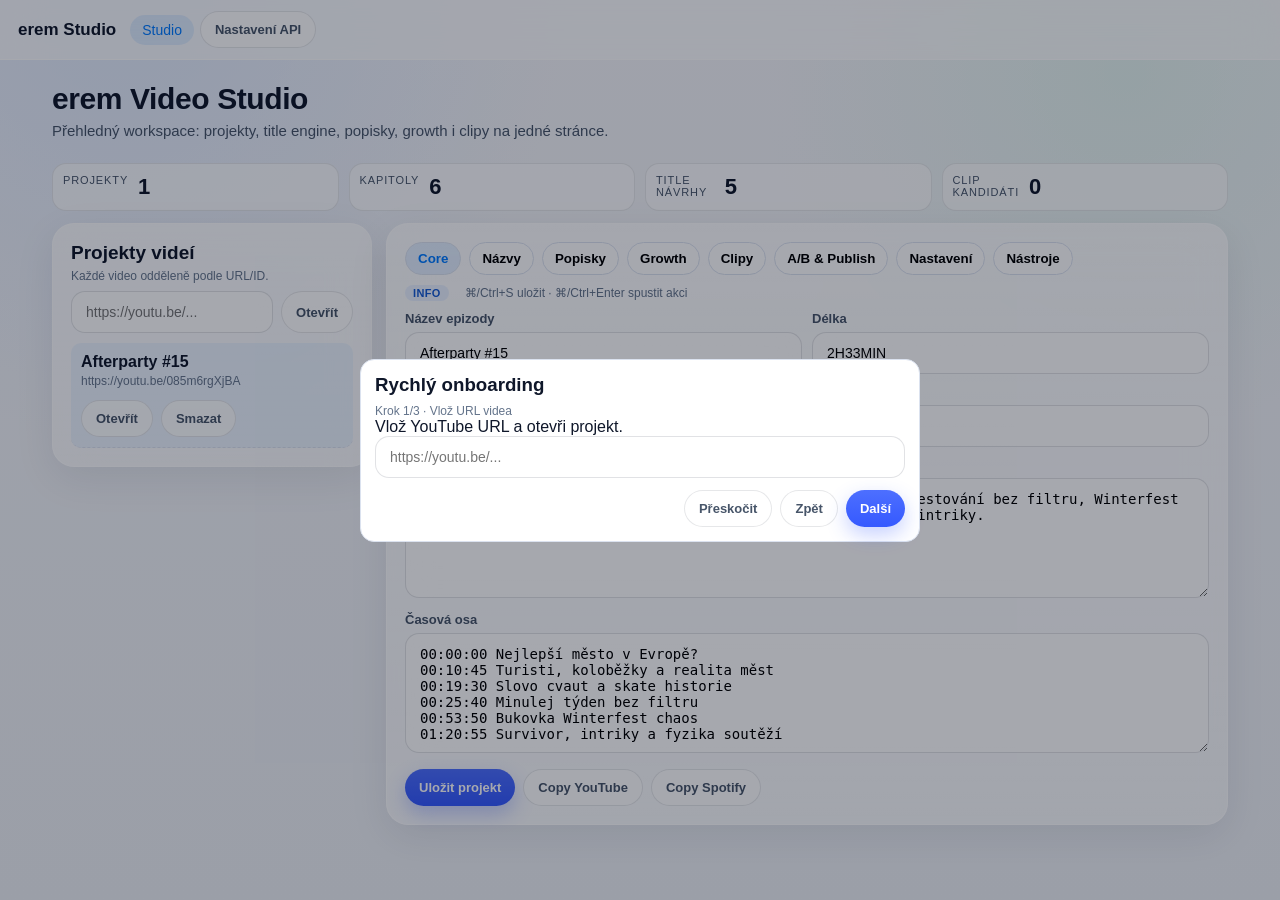
==== index.html @ 813b6405 "Add custom marketplace template CRUD and install controls" ====
<!doctype html><html lang="cs"><head><meta charset="UTF-8"><meta name="viewport" content="width=device-width,initial-scale=1"><title>erem Studio</title><link rel="stylesheet" href="styles.css"><style>
.layout{display:grid;grid-template-columns:320px 1fr;gap:14px}
@media(max-width:1020px){.layout{grid-template-columns:1fr}}
.sticky{position:sticky;top:74px;height:fit-content}
.mini{font-size:12px;color:#64748b}
.kpis{display:grid;grid-template-columns:repeat(4,1fr);gap:10px;margin:8px 0 12px}
.kpi{background:rgba(255,255,255,.72);border:1px solid rgba(15,23,42,.09);border-radius:14px;padding:10px}
.kpi .n{font-size:22px;font-weight:800}.kpi .l{font-size:11px;color:#475569;text-transform:uppercase;letter-spacing:.08em}
@media(max-width:900px){.kpis{grid-template-columns:1fr 1fr}}
.tabs{display:flex;gap:8px;flex-wrap:wrap;margin-bottom:10px}
.tab{padding:8px 12px;border-radius:999px;background:#fff;border:1px solid #dbe2ef;cursor:pointer;font-weight:600}
.tab.active{background:rgba(0,122,255,.1);color:#007AFF}
.tab:focus-visible,.btn:focus-visible,input:focus-visible,textarea:focus-visible,select:focus-visible{outline:2px solid #007AFF;outline-offset:2px}
.pane{display:none}.pane.active{display:block}
.project-item{padding:10px;border-bottom:1px dashed #dbe2ef}
.project-item b{display:block;margin-bottom:3px}
.project-item.active{background:rgba(0,122,255,.06);border-radius:10px}
.danger{background:#fff0f0;border:1px solid #ffd3d3;color:#c9302c}
.quick{display:grid;grid-template-columns:1fr auto;gap:8px;margin:8px 0 10px}
.quick input{margin:0}
.modal-bg{position:fixed;inset:0;background:rgba(2,6,23,.35);display:none;align-items:center;justify-content:center;z-index:90}
.modal{width:min(560px,92vw);background:#fff;border:1px solid #dbe2ef;border-radius:14px;padding:14px}
.modal h3{margin-bottom:8px}
.modal .actions{justify-content:flex-end}
.tool-grid{display:grid;grid-template-columns:repeat(2,minmax(0,1fr));gap:10px}
.tool-card{border:1px solid #dbe2ef;border-radius:12px;padding:10px;background:#fff}
.tool-card h4{margin-bottom:4px}
.tool-meta{font-size:12px;color:#64748b}
.field-error{font-size:12px;color:#b42318;margin-top:4px}
.field-hint{font-size:12px;color:#667085;margin-top:4px}
.progress-wrap{display:none;margin-top:8px}
.progress-wrap.active{display:block}
.progress-track{height:8px;border-radius:999px;background:#e5e7eb;overflow:hidden}
.progress-bar{height:100%;width:0;background:#007AFF;transition:width .25s ease}
.settings-layout{display:grid;grid-template-columns:220px 1fr;gap:14px}
.settings-nav{display:flex;flex-direction:column;gap:6px;position:sticky;top:84px;height:fit-content}
.settings-nav .btn{justify-content:flex-start;text-align:left}
.settings-section{display:none}
.settings-section.active{display:block}
.history-card{border:1px dashed #d0d7e2;border-radius:10px;padding:8px;margin-top:10px}
.ab-grid{display:grid;grid-template-columns:1fr 1fr;gap:10px}
.ab-col{border:1px solid #dbe2ef;border-radius:10px;padding:8px;background:#fff}
.status-wrap{display:flex;align-items:center;gap:8px;flex-wrap:wrap}
.status-badge{display:inline-flex;align-items:center;border-radius:999px;padding:2px 8px;font-size:11px;font-weight:700;letter-spacing:.03em;text-transform:uppercase}
.status-badge.info{background:#eaf2ff;color:#175cd3}
.status-badge.success{background:#ecfdf3;color:#067647}
.status-badge.warning{background:#fffaeb;color:#b54708}
.status-badge.error{background:#fef3f2;color:#b42318}
.error-panel{display:none;margin-top:10px;border:1px solid #fecaca;background:#fff7f7;border-radius:12px;padding:10px}
.error-panel.active{display:block}
@media(max-width:900px){.tool-grid{grid-template-columns:1fr}}
@media(max-width:900px){.ab-grid{grid-template-columns:1fr}}
@media(max-width:900px){.settings-layout{grid-template-columns:1fr}.settings-nav{position:static;flex-direction:row;flex-wrap:wrap}}
</style></head><body>
<nav class="nav"><div class="brand">erem Studio</div><a class="active" href="./">Studio</a><button class="btn s" id="openSettings">Nastavení API</button></nav>
<main class="wrap"><h1 class="page-title">erem Video Studio</h1><p class="page-sub">Přehledný workspace: projekty, title engine, popisky, growth i clipy na jedné stránce.</p>

<div class="kpis">
  <div class="kpi"><div class="l">projekty</div><div class="n" id="kpiProjects">0</div></div>
  <div class="kpi"><div class="l">kapitoly</div><div class="n" id="kpiChapters">0</div></div>
  <div class="kpi"><div class="l">title návrhy</div><div class="n" id="kpiTitles">0</div></div>
  <div class="kpi"><div class="l">clip kandidáti</div><div class="n" id="kpiClips">0</div></div>
</div>

<div class="layout">
  <aside class="card sticky">
    <h2>Projekty videí</h2>
    <p class="mini">Každé video odděleně podle URL/ID.</p>
    <div class="quick">
      <input id="newVideoUrl" placeholder="https://youtu.be/..." />
      <button class="btn s" id="openVideo">Otevřít</button>
    </div>
    <div id="projects"></div>
  </aside>

  <section class="card">
    <div class="tabs" role="tablist" aria-label="Sekce projektu">
      <button class="tab active" role="tab" aria-selected="true" aria-controls="core" id="tab-core" data-pane="core">Core</button>
      <button class="tab" role="tab" aria-selected="false" aria-controls="titles" id="tab-titles" data-pane="titles">Názvy</button>
      <button class="tab" role="tab" aria-selected="false" aria-controls="descs" id="tab-descs" data-pane="descs">Popisky</button>
      <button class="tab" role="tab" aria-selected="false" aria-controls="growth" id="tab-growth" data-pane="growth">Growth</button>
      <button class="tab" role="tab" aria-selected="false" aria-controls="clips" id="tab-clips" data-pane="clips">Clipy</button>
      <button class="tab" role="tab" aria-selected="false" aria-controls="abpublish" id="tab-abpublish" data-pane="abpublish">A/B & Publish</button>
      <button class="tab" role="tab" aria-selected="false" aria-controls="settings" id="tab-settings" data-pane="settings">Nastavení</button>
      <button class="tab" role="tab" aria-selected="false" aria-controls="tools" id="tab-tools" data-pane="tools">Nástroje</button>
    </div>
    <div class="status-wrap" aria-live="polite">
      <span id="statusBadge" class="status-badge info">INFO</span>
      <div id="statusMsg" class="mini"></div>
      <span class="mini">⌘/Ctrl+S uložit · ⌘/Ctrl+Enter spustit akci</span>
    </div>
    <div id="errorPanel" class="error-panel" role="alert" aria-live="assertive"></div>
    <div id="progressWrap" class="progress-wrap" aria-live="polite">
      <div id="progressText" class="mini"></div>
      <div class="progress-track"><div id="progressBar" class="progress-bar"></div></div>
    </div>

    <div id="core" class="pane active" role="tabpanel" aria-labelledby="tab-core">
      <div class="row"><div><label>Název epizody</label><input id="episode"></div><div><label>Délka</label><input id="length"></div></div>
      <label>YouTube URL</label><input id="videoUrl"><div id="videoUrlErr" class="field-error"></div>
      <label>Popis</label><textarea id="desc"></textarea>
      <label>Časová osa</label><textarea id="timeline"></textarea><div id="timelineErr" class="field-error"></div>
      <div class="actions"><button class="btn p" id="saveCore">Uložit projekt</button><button class="btn s" id="copyY">Copy YouTube</button><button class="btn s" id="copyS">Copy Spotify</button></div>
    </div>

    <div id="titles" class="pane" role="tabpanel" aria-labelledby="tab-titles">
      <div class="actions"><button class="btn p" id="refreshTrends">Načíst denní trendy CZ+WORLD</button><button class="btn p" id="genTitles">Navrhnout 10 názvů</button></div>
      <div id="trendMeta" class="line">Trend snapshot: -</div>
      <div id="titleList" role="region" aria-label="Výstup title variant"></div>
      <div id="titlesHistory" class="history-card"></div>
    </div>

    <div id="descs" class="pane" role="tabpanel" aria-labelledby="tab-descs">
      <div class="actions"><button class="btn p" id="genDescs">Vygenerovat Smart Description</button></div>
      <label>YouTube popisek</label><textarea id="ytOut" aria-describedby="statusMsg"></textarea>
      <label>Spotify popisek (HTML)</label><textarea id="spOut" aria-describedby="statusMsg"></textarea>
      <div class="actions"><button class="btn s" id="copyY2">Copy YouTube</button><button class="btn s" id="copyS2">Copy Spotify</button></div>
      <div id="descsHistory" class="history-card"></div>
    </div>

    <div id="growth" class="pane" role="tabpanel" aria-labelledby="tab-growth">
      <div class="actions"><button class="btn p" id="runRetention">Retention debugger</button><button class="btn p" id="runTrends">Trend radar</button></div>
      <div id="retention" role="region" aria-label="Retention výstup"></div>
      <div id="kw"></div>
      <div id="outliers"></div>
    </div>

    <div id="clips" class="pane" role="tabpanel" aria-labelledby="tab-clips">
      <div class="actions"><button class="btn p" id="mineClips">Vytěžit 5 clipů</button></div>
      <div id="clipList" role="region" aria-label="Clip kandidáti"></div>
      <div id="clipsHistory" class="history-card"></div>
      <div class="actions"><button class="btn s" id="buildClipPipeline">Postavit clip pipeline</button><button class="btn s" id="copyClipPipeline">Copy pipeline JSON</button></div>
      <label>Clip pipeline</label>
      <textarea id="clipPipelineOut" placeholder="Hook -> script -> caption -> hashtags"></textarea>
      <label>Thumbnail text</label><input id="thumbText" placeholder="např. TOTÁLNÍ CHAOS">
      <div class="actions"><button class="btn s" id="thumbScore">Spočítat thumbnail score</button></div>
      <div id="thumbScoreOut" class="line">Score: -</div>
    </div>
    <div id="abpublish" class="pane" role="tabpanel" aria-labelledby="tab-abpublish">
      <div class="actions">
        <button class="btn p" id="runFullWorkflow">1-click workflow</button>
        <button class="btn p" id="buildABBoard">Postavit A/B board</button>
        <button class="btn p" id="buildPublishPackage">Vytvořit publish balíček</button>
      </div>
      <div id="abBoard" class="ab-grid"></div>
      <label>Publish balíček (JSON)</label>
      <textarea id="publishPackageOut" placeholder="Zde se objeví one-click publish package."></textarea>
      <div class="row">
        <div><label>Naplánovat na</label><input id="publishScheduleAt" type="datetime-local"></div>
        <div class="actions"><button class="btn s" id="enqueuePublishJob">Přidat do fronty</button><button class="btn s" id="runSchedulerNow">Spustit scheduler</button></div>
      </div>
      <div class="actions"><button class="btn s" id="pullServerQueue">Načíst frontu ze serveru</button></div>
      <div class="actions"><button class="btn s" id="copyPublishPackage">Copy JSON</button></div>
      <h3>Channel Profile</h3>
      <div id="channelProfileBox" class="history-card"></div>
      <div class="actions"><button class="btn s" id="recomputeProfile">Přepočítat profil</button></div>
      <h3>Publish Queue</h3>
      <div id="publishQueueList"></div>
      <h3>Approval Workflow</h3>
      <div class="row">
        <div><label>Stav</label><select id="approvalState"><option value="draft">draft</option><option value="review">review</option><option value="approved">approved</option></select></div>
        <div><label>Poznámka</label><input id="approvalNote" placeholder="např. čeká na review"></div>
      </div>
      <div class="row">
        <div><label>Reviewer</label><input id="approvalReviewer" placeholder="např. lead-editor"></div>
        <div><label>Required approvals</label><input id="approvalRequired" type="number" min="1" max="10" step="1"></div>
      </div>
      <div class="actions"><button class="btn s" id="saveApprovalPolicy">Uložit approval policy</button><button class="btn s" id="voteApprove">Vote approve</button><button class="btn s" id="voteReject">Vote reject</button></div>
      <div id="approvalVotesBox" class="history-card"></div>
      <div class="actions"><button class="btn s" id="saveApprovalState">Uložit approval stav</button></div>
      <h3>Audit Log</h3>
      <div class="actions"><button class="btn s" id="loadServerAudit">Načíst server audit</button></div>
      <div id="auditLogList"></div>
      <div id="serverAuditBox" class="history-card"></div>
      <h3>Analytics Hub</h3>
      <div class="row">
        <div><label>Range</label><select id="analyticsRange"><option value="7d">7d</option><option value="30d" selected>30d</option><option value="90d">90d</option></select></div>
        <div class="actions"><button class="btn s" id="refreshAnalytics">Načíst analytics</button><button class="btn s" id="runServerSchedulerNow">Scheduler server</button></div>
      </div>
      <div id="analyticsHubBox" class="history-card"></div>
      <h3>Performance Feedback</h3>
      <label>Import metrik (JSON)</label>
      <textarea id="performanceInput" placeholder='{"source":"youtube-studio","ctr":6.4,"retention":42.5,"titleScore":78}'></textarea>
      <div class="actions"><button class="btn s" id="ingestPerformance">Importovat metriky</button></div>
      <div id="performanceBox" class="history-card"></div>
      <h3>A/B Test Planner</h3>
      <label>Plán variant (JSON)</label>
      <textarea id="abPlanInput" placeholder='[{"id":"var-a","label":"Title A","channel":"youtube","publishAt":"2026-03-22T12:00:00Z","asset":"thumb-a.png"}]'></textarea>
      <div class="actions"><button class="btn s" id="buildAutoAbPlan">Auto plán z top titles</button><button class="btn s" id="saveAbPlan">Uložit A/B plán</button></div>
      <label>Import výsledků (JSON)</label>
      <textarea id="abResultsInput" placeholder='[{"variantId":"var-a","impressions":1000,"clicks":72,"watchTime":1830}]'></textarea>
      <div class="actions"><button class="btn s" id="importAbResults">Importovat výsledky</button></div>
      <div id="abPlannerBox" class="history-card"></div>
      <h3>Export</h3>
      <div class="actions"><button class="btn s" id="exportChannelPayloads">Vytvořit YouTube/Spotify payload</button><button class="btn s" id="copyChannelPayloads">Copy payload JSON</button></div>
      <textarea id="channelPayloadOut" placeholder="YouTube payload + Spotify payload"></textarea>
      <h3>Compare Variants</h3>
      <div class="row">
        <div><label>Typ</label><select id="compareKind"><option value="title">Title</option><option value="description">Description</option></select></div>
        <div class="actions"><button class="btn s" id="compareVariantsBtn">Porovnat</button></div>
      </div>
      <div class="row">
        <div><label>Levá varianta</label><textarea id="compareLeft" placeholder="Sem vlož variantu A"></textarea></div>
        <div><label>Pravá varianta</label><textarea id="compareRight" placeholder="Sem vlož variantu B"></textarea></div>
      </div>
      <div id="compareOut" class="history-card"></div>
    </div>

    <div id="settings" class="pane" role="tabpanel" aria-labelledby="tab-settings">
      <div class="settings-layout">
        <aside class="settings-nav">
          <button class="btn s settings-menu-btn" data-sec="prompts">Prompty</button>
          <button class="btn s settings-menu-btn" data-sec="skills">Skills</button>
          <button class="btn s settings-menu-btn" data-sec="algorithms">Algoritmy</button>
          <button class="btn s settings-menu-btn" data-sec="channel">Kanál</button>
          <button class="btn s settings-menu-btn" data-sec="team">Tým</button>
          <button class="btn s settings-menu-btn" data-sec="integrations">Integrace</button>
          <button class="btn s settings-menu-btn" data-sec="marketplace">Marketplace</button>
          <button class="btn s settings-menu-btn" data-sec="presets">Presety</button>
          <button class="btn s settings-menu-btn" data-sec="optimizer">Optimizer</button>
        </aside>
        <div>
          <section class="settings-section active" data-sec="prompts">
            <h3>Prompty</h3>
            <label>Titles prompt override</label><textarea id="setPromptTitles" placeholder="Volitelné. Přepíše default prompt pro názvy."></textarea>
            <div id="setPromptTitlesErr" class="field-hint"></div>
            <label>Description prompt override</label><textarea id="setPromptDescriptions" placeholder="Volitelné. Přepíše default prompt pro popisky."></textarea>
            <div id="setPromptDescriptionsErr" class="field-hint"></div>
            <label>Growth prompt override</label><textarea id="setPromptGrowth" placeholder="Volitelné. Přepíše default prompt pro growth/clipy."></textarea>
            <div id="setPromptGrowthErr" class="field-hint"></div>
          </section>
          <section class="settings-section" data-sec="skills">
            <h3>Skills</h3>
            <div class="actions">
              <label><input type="checkbox" id="setSkillsEnabled"> Zapnout skill filtry</label>
            </div>
            <label>Skills (čárkou)</label><input id="setSkillsSelected" placeholder="seo, curiosity-gap, high-stakes">
            <label>Custom skill instrukce</label><textarea id="setSkillsCustom" placeholder="Volitelné interní instrukce pro LLM."></textarea>
          </section>
          <section class="settings-section" data-sec="algorithms">
            <h3>Algoritmy</h3>
            <div class="row">
              <div><label>Title temperature</label><input id="setTitleTemp" type="number" min="0" max="1.5" step="0.1"></div>
              <div><label>Description temperature</label><input id="setDescTemp" type="number" min="0" max="1.5" step="0.1"></div>
            </div>
            <div class="row">
              <div><label>Growth temperature</label><input id="setGrowthTemp" type="number" min="0" max="1.5" step="0.1"></div>
              <div><label>Počet title variant</label><input id="setTitleCount" type="number" min="1" max="30" step="1"></div>
            </div>
          </section>
          <section class="settings-section" data-sec="channel">
            <h3>Výběr kanálu</h3>
            <div class="row">
              <div>
                <label>Channel mode</label>
                <select id="setChannelMode">
                  <option value="youtube">YouTube</option>
                  <option value="spotify">Spotify</option>
                  <option value="both">Both</option>
                  <option value="auto">Auto</option>
                </select>
              </div>
              <div>
                <label>Audience</label>
                <select id="setAudience">
                  <option value="CZ">CZ</option>
                  <option value="EN">EN</option>
                </select>
              </div>
            </div>
            <label>Publish mode</label>
            <select id="setPublishMode">
              <option value="manual">Manual</option>
              <option value="auto">Auto</option>
            </select>
            <div class="actions">
              <button class="btn s" id="resetSettingsTab">Reset default</button>
              <button class="btn p" id="saveSettingsTab">Uložit nastavení projektu</button>
            </div>
            <div class="actions">
              <button class="btn s" id="syncProjectServer">Sync projekt na server</button>
              <button class="btn s" id="pullProjectsServer">Načíst projekty ze serveru</button>
            </div>
          </section>
          <section class="settings-section" data-sec="team">
            <h3>Tým</h3>
            <label>Aktivní actor (audit)</label><input id="setTeamActor" placeholder="owner/editor">
            <label>Revieweři (čárkou)</label><input id="setTeamReviewers" placeholder="lead-editor, producer">
          </section>
          <section class="settings-section" data-sec="integrations">
            <h3>Integrace</h3>
            <label>Analytics API URL</label><input id="setAnalyticsApiUrl" placeholder="./api/analytics.php">
            <label>Scheduler API URL</label><input id="setSchedulerApiUrl" placeholder="./api/scheduler.php">
            <label>Queue API URL</label><input id="setQueueApiUrl" placeholder="./api/queue.php">
            <div class="row">
              <div><label>YouTube Channel ID</label><input id="setYoutubeChannelId" placeholder="UC..."></div>
              <div><label>Spotify Show ID</label><input id="setSpotifyShowId" placeholder="show-id"></div>
            </div>
          </section>
          <section class="settings-section" data-sec="marketplace">
            <h3>Prompt/Skill Marketplace</h3>
            <div id="marketplaceList" class="history-card"></div>
            <h3>Vlastní šablona</h3>
            <div class="row">
              <div><label>ID (volitelně)</label><input id="customTplId" placeholder="tpl-custom-..."></div>
              <div><label>Typ</label><select id="customTplType"><option value="titles">titles</option><option value="descriptions">descriptions</option><option value="growth">growth</option></select></div>
            </div>
            <label>Název</label><input id="customTplName" placeholder="např. Hardcore CTR Titles">
            <label>Prompt</label><textarea id="customTplPrompt" placeholder="Instrukce pro LLM..."></textarea>
            <div class="actions"><button class="btn s" id="saveCustomTpl">Uložit custom šablonu</button></div>
          </section>
          <section class="settings-section" data-sec="presets">
            <h3>Presety</h3>
            <label>Název presetu</label><input id="presetName" placeholder="např. YouTube CZ CTR">
            <div class="actions">
              <button class="btn s" id="savePreset">Uložit preset</button>
              <button class="btn s" id="loadPreset">Načíst preset</button>
              <button class="btn s" id="deletePreset">Smazat preset</button>
            </div>
            <label>Dostupné presety</label>
            <select id="presetSelect"></select>
            <div class="actions">
              <button class="btn s" id="exportSettingsJson">Export JSON</button>
              <input id="importSettingsFile" type="file" accept="application/json" />
              <button class="btn s" id="importSettingsJson">Import JSON</button>
            </div>
          </section>
          <section class="settings-section" data-sec="optimizer">
            <h3>Auto Prompt Optimizer</h3>
            <div id="optimizerStats" class="mini"></div>
            <div class="actions">
              <button class="btn s" id="resetOptimizerStats">Reset optimizer</button>
              <button class="btn s" id="exportOptimizerJson">Export optimizer JSON</button>
              <input id="importOptimizerFile" type="file" accept="application/json" />
              <button class="btn s" id="importOptimizerJson">Import optimizer JSON</button>
            </div>
          </section>
        </div>
      </div>
    </div>

    <div id="tools" class="pane" role="tabpanel" aria-labelledby="tab-tools">
      <h3>Tool Registry</h3>
      <p class="mini">Kompletní rozložení aplikace připravené pro implementaci nových nástrojů.</p>
      <div class="row">
        <div><label>Hledat</label><input id="toolSearch" placeholder="např. analytics, publish, title"></div>
        <div><label>Status</label><select id="toolStatusFilter"><option value="all">all</option><option value="implemented">implemented</option><option value="planned">planned</option></select></div>
      </div>
      <label>Skupina</label><select id="toolGroupFilter"></select>
      <div id="toolCatalog" class="tool-grid"></div>

      <h3>Scaffold nového nástroje</h3>
      <div class="row">
        <div><label>Název</label><input id="newToolName" placeholder="např. Publishing Sync"></div>
        <div><label>Skupina</label><input id="newToolGroup" placeholder="např. Distribution"></div>
      </div>
      <div class="row">
        <div><label>Status</label><select id="newToolStatus"><option value="planned">planned</option><option value="implemented">implemented</option></select></div>
        <div><label>Inputy</label><input id="newToolInputs" placeholder="např. video metadata, publish window"></div>
      </div>
      <label>Outputy</label><input id="newToolOutputs" placeholder="např. publish jobs, sync report">
      <label>Popis</label><textarea id="newToolDescription" placeholder="Co nástroj dělá a proč je důležitý."></textarea>
      <label>Contract Input Schema (JSON)</label><textarea id="newToolInputSchema" placeholder='{"transcript":"string"}'></textarea>
      <label>Contract Output Schema (JSON)</label><textarea id="newToolOutputSchema" placeholder='{"titles":"array"}'></textarea>
      <div class="row">
        <div><label>Handler</label><input id="newToolHandler" placeholder="např. llm.customTool"></div>
        <div><label>Verze</label><input id="newToolVersion" placeholder="v1"></div>
      </div>
      <div class="actions"><button class="btn p" id="addToolScaffold">Přidat do registry</button></div>
    </div>
  </section>
</div></main>
<div class="modal-bg" id="settingsModalBg" aria-hidden="true">
  <div class="modal" role="dialog" aria-modal="true" aria-labelledby="settingsTitle">
    <h3 id="settingsTitle">LLM API nastavení</h3>
    <label for="apiUrlInput">API URL</label>
    <input id="apiUrlInput" placeholder="https://tvoje-api-url" />
    <label for="projectsApiUrlInput">Projects API URL</label>
    <input id="projectsApiUrlInput" placeholder="./api/projects.php" />
    <label for="apiTokenInput">API Access Token (volitelné)</label>
    <input id="apiTokenInput" placeholder="token z api/config.php" />
    <p class="mini">Ukládá se do localStorage jako <code>eremstudio_codex_api_url</code>. Výchozí URL je <code>./api/openai.php</code>.</p>
    <div id="apiTestDetail" class="mini"></div>
    <div class="actions">
      <button class="btn s" id="testApiUrl">Otestovat API</button>
      <button class="btn s" id="clearApiUrl">Vymazat</button>
      <button class="btn s" id="closeSettings">Zavřít</button>
      <button class="btn p" id="saveApiUrl">Uložit</button>
    </div>
  </div>
</div>
<div class="modal-bg" id="onboardingModalBg" aria-hidden="true">
  <div class="modal" role="dialog" aria-modal="true" aria-labelledby="onboardingTitle">
    <h3 id="onboardingTitle">Rychlý onboarding</h3>
    <div id="onboardingStepLabel" class="mini"></div>
    <div id="onboardingBody"></div>
    <div class="actions">
      <button class="btn s" id="onboardingSkip">Přeskočit</button>
      <button class="btn s" id="onboardingBack">Zpět</button>
      <button class="btn p" id="onboardingNext">Další</button>
    </div>
  </div>
</div>
<script src="app.js"></script>
<script>
Studio.bindCore();
const esc=(v)=>String(v??'').replace(/[&<>"']/g,(c)=>({"&":"&amp;","<":"&lt;",">":"&gt;",'"':"&quot;","'":"&#39;"}[c]));
function _statusTypeFromMessage(msg=''){
  const t=String(msg||'').toLowerCase();
  if(/fallback/.test(t)) return 'warning';
  if(/selhal|chyba|neplat|nenalezen/.test(t)) return 'error';
  if(/hotov|vygener|uložen|načten|připraven|zkopírov|vrácen/.test(t)) return 'success';
  return 'info';
}
function setStatus(msg, type=''){
  const m=String(msg||'');
  const badge=document.getElementById('statusBadge');
  const kind=type || _statusTypeFromMessage(m);
  document.getElementById('statusMsg').textContent = m;
  badge.className=`status-badge ${kind}`;
  badge.textContent=kind.toUpperCase();
}
const runtimeErrors=[];
function renderErrorPanel(){
  const panel=document.getElementById('errorPanel');
  if(!runtimeErrors.length){
    panel.classList.remove('active');
    panel.innerHTML='';
    return;
  }
  panel.classList.add('active');
  panel.innerHTML=[
    '<div class="line"><b>Chybový panel</b></div>',
    ...runtimeErrors.slice(0,6).map(row=>`<div class="line"><b>${esc(row.scope)}</b>: ${esc(row.message)} ${row.retryId?`<button class="btn s retry-error" data-retry-id="${esc(row.retryId)}">Retry</button>`:''}</div>`),
    '<div class="actions"><button class="btn s" id="clearErrors">Vyčistit chyby</button></div>'
  ].join('');
  document.getElementById('clearErrors').onclick=()=>{runtimeErrors.length=0;renderErrorPanel();setStatus('Chybový panel vyčištěn.','info');};
}
function reportError(scope, error, retryFn){
  const message=(error && error.message) ? error.message : String(error||'Neznámá chyba');
  const retryId=`retry-${Date.now().toString(36)}-${Math.random().toString(36).slice(2,6)}`;
  runtimeErrors.unshift({scope:String(scope||'runtime'), message, retryId: retryFn ? retryId : ''});
  if(retryFn){
    window.__studioRetries = window.__studioRetries || {};
    window.__studioRetries[retryId]=retryFn;
  }
  renderErrorPanel();
  setStatus(`${scope}: ${message}`,'error');
}
function setProgress(active=false, text='', step=0, total=0){
  const wrap=document.getElementById('progressWrap');
  const bar=document.getElementById('progressBar');
  const txt=document.getElementById('progressText');
  if(!active){
    wrap.classList.remove('active');
    bar.style.width='0%';
    txt.textContent='';
    return;
  }
  wrap.classList.add('active');
  const pct=total>0 ? Math.max(0, Math.min(100, Math.round((step/total)*100))) : 0;
  bar.style.width=`${pct}%`;
  txt.textContent=text || `Probíhá krok ${step}/${total}`;
}
function validateCoreInputs(show=true){
  const url=(document.getElementById('videoUrl').value||'').trim();
  const timeline=(document.getElementById('timeline').value||'').trim();
  const urlErr=document.getElementById('videoUrlErr');
  const timelineErr=document.getElementById('timelineErr');
  let ok=true;
  if(!Studio.isValidVideoUrl(url)){
    if(show) urlErr.textContent='Neplatná YouTube URL. Použij např. https://youtu.be/...';
    ok=false;
  }else{
    urlErr.textContent='';
  }
  const tv=Studio.validateTimelineText(timeline);
  if(!tv.ok){
    if(show){
      const first=tv.lineErrors[0];
      timelineErr.textContent=first ? `Řádek ${first.line}: ${first.reason}` : (tv.errors[0]||'Timeline je nevalidní.');
    }
    ok=false;
  }else{
    timelineErr.textContent='';
  }
  return ok;
}
function validatePromptField(id, errId){
  const v=(document.getElementById(id).value||'').trim();
  const el=document.getElementById(errId);
  if(!v){
    el.textContent='Prázdné pole = použije se default prompt.';
    return true;
  }
  if(v.length<40){
    el.textContent='Prompt je velmi krátký. Zvaž konkrétnější instrukce.';
    return true;
  }
  el.textContent='Vlastní prompt je aktivní.';
  return true;
}
function validatePromptFields(){
  validatePromptField('setPromptTitles','setPromptTitlesErr');
  validatePromptField('setPromptDescriptions','setPromptDescriptionsErr');
  validatePromptField('setPromptGrowth','setPromptGrowthErr');
}
let activeSettingsSection='prompts';
function activateSettingsSection(sec='prompts'){
  activeSettingsSection=sec;
  for(const el of document.querySelectorAll('.settings-section')){
    el.classList.toggle('active', el.dataset.sec===sec);
  }
  for(const b of document.querySelectorAll('.settings-menu-btn')){
    const on=b.dataset.sec===sec;
    b.style.background=on?'rgba(0,122,255,.1)':'#fff';
    b.style.color=on?'#007AFF':'';
  }
  if(document.getElementById('tab-settings')?.classList.contains('active')){
    history.replaceState(null,'',`#settings/${sec}`);
  }
}
function fmtTs(iso=''){
  try{return new Date(String(iso||'')).toLocaleString('cs-CZ');}catch{return String(iso||'');}
}
function renderHistoryBlock(kind, targetId){
  const list=Studio.listGenerationHistory(kind)||[];
  const target=document.getElementById(targetId);
  if(!target) return;
  if(!list.length){
    target.innerHTML=`<div class="mini">Historie ${kind}: zatím prázdná.</div>`;
    return;
  }
  target.innerHTML=[
    `<div class="mini"><b>Historie ${kind}</b></div>`,
    ...list.slice(0,5).map(row=>`<div class="line"><b>${fmtTs(row.ts)}</b> · ${esc(row.meta?.source||'llm')} · ${esc(row.meta?.mode||'')} <button class="btn s rollback-history" data-kind="${esc(kind)}" data-id="${esc(row.id)}">Vrátit</button></div>`)
  ].join('');
}
function renderAllHistory(){
  renderHistoryBlock('titles','titlesHistory');
  renderHistoryBlock('descriptions','descsHistory');
  renderHistoryBlock('clips','clipsHistory');
}
function renderClipPipeline(){
  const ta=document.getElementById('clipPipelineOut');
  if(!ta) return;
  ta.value=JSON.stringify(Studio.state.clipPipeline||[],null,2);
}
function renderPublishQueue(){
  const box=document.getElementById('publishQueueList');
  const items=Studio.listPublishQueue();
  if(!items.length){
    box.innerHTML='<div class="mini">Fronta je prázdná.</div>';
    return;
  }
  box.innerHTML=items.map(j=>`<div class="line"><b>${esc(j.status)}</b> · ${esc(new Date(j.scheduleAt||j.createdAt).toLocaleString('cs-CZ'))} · ${esc(j.id)} <button class="btn s queue-status" data-id="${esc(j.id)}" data-status="running">Start</button> <button class="btn s queue-status" data-id="${esc(j.id)}" data-status="done">Done</button> <button class="btn s queue-status" data-id="${esc(j.id)}" data-status="failed">Fail</button></div>`).join('');
}
function renderAuditLog(){
  const box=document.getElementById('auditLogList');
  const items=Studio.listAuditLog(40);
  if(!items.length){
    box.innerHTML='<div class="mini">Audit log je prázdný.</div>';
    return;
  }
  box.innerHTML=items.map(r=>`<div class="line"><b>${esc(new Date(r.ts).toLocaleString('cs-CZ'))}</b> · ${esc(r.type)} · ${esc(r.message)}</div>`).join('');
}
function renderServerAudit(items=[]){
  const box=document.getElementById('serverAuditBox');
  if(!box) return;
  const list=Array.isArray(items)?items:[];
  if(!list.length){
    box.innerHTML='<div class="mini">Server audit zatím není načtený.</div>';
    return;
  }
  box.innerHTML=list.slice(0,12).map(r=>`<div class="line"><b>${esc(r.ts||'')}</b> · ${esc(r.service||'system')} · ${esc(r.action||'-')} · ${esc(String(r.projectId||''))}</div>`).join('');
}
function renderChannelProfile(){
  const box=document.getElementById('channelProfileBox');
  const p=Studio.state.channelProfile || {};
  const rec=Array.isArray(p.recommendations)?p.recommendations:[];
  box.innerHTML=[
    `<div class="line"><b>Tone:</b> ${esc(p.tone||'balanced')}</div>`,
    `<div class="line"><b>Success rate:</b> ${esc(String(p.successRate||0))}%</div>`,
    `<div class="line"><b>Avg title score:</b> ${esc(String(p.avgTitleScore||0))}</div>`,
    `<div class="mini">${rec.map(x=>esc(x)).join(' | ') || 'Bez doporučení.'}</div>`
  ].join('');
  const appr=Studio.state.approval || {};
  document.getElementById('approvalState').value=appr.state || 'draft';
  document.getElementById('approvalNote').value=appr.note || '';
  document.getElementById('approvalReviewer').value=appr.reviewer || '';
  document.getElementById('approvalRequired').value=String(appr.requiredApprovals || 1);
}
function renderApprovalVotes(){
  const box=document.getElementById('approvalVotesBox');
  if(!box) return;
  const votes=Array.isArray(Studio.state.approval?.votes) ? Studio.state.approval.votes : [];
  if(!votes.length){
    box.innerHTML='<div class="mini">Žádné hlasy.</div>';
    return;
  }
  box.innerHTML=votes.slice(0,8).map(v=>`<div class="line"><b>${esc(v.actor)}</b> · ${esc(v.decision)} · ${esc(new Date(v.ts).toLocaleString('cs-CZ'))}${v.note?` · ${esc(v.note)}`:''}</div>`).join('');
}
function renderAnalyticsHub(){
  const box=document.getElementById('analyticsHubBox');
  const a=Studio.state.analyticsSnapshot || null;
  if(!box) return;
  if(!a || !a.kpi){
    box.innerHTML='<div class="mini">Analytics snapshot zatím není načten.</div>';
    return;
  }
  const k=a.kpi||{};
  const series=Array.isArray(a.series)?a.series:[];
  box.innerHTML=[
    `<div class="line"><b>Range:</b> ${esc(k.range||'-')} · <b>Gen:</b> ${esc(String(k.total_generations||0))}</div>`,
    `<div class="line"><b>Est. CTR:</b> ${esc(String(k.estimated_ctr||0))}% · <b>Est. Retention:</b> ${esc(String(k.estimated_retention||0))}%</div>`,
    `<div class="line"><b>Avg Title Score:</b> ${esc(String(k.avg_title_score||0))}</div>`,
    `<div class="mini">${series.slice(-6).map(x=>`${esc(x.label)} CTR ${esc(String(x.ctr))}% / RET ${esc(String(x.retention))}%`).join(' | ') || 'Bez series dat.'}</div>`
  ].join('');
}
function renderPerformance(){
  const box=document.getElementById('performanceBox');
  if(!box) return;
  const p=Studio.state.performanceSnapshot || null;
  if(!p){
    box.innerHTML='<div class="mini">Performance snapshot zatím není načten.</div>';
    return;
  }
  box.innerHTML=[
    `<div class="line"><b>Source:</b> ${esc(p.source||'manual')} · <b>Time:</b> ${esc(new Date(p.ts).toLocaleString('cs-CZ'))}</div>`,
    `<div class="line"><b>CTR:</b> ${esc(String(p.ctr||0))}% · <b>Retention:</b> ${esc(String(p.retention||0))}% · <b>Title score:</b> ${esc(String(p.titleScore||0))}</div>`,
    `<div class="line"><b>Perf score:</b> ${esc(String(p.perfScore||0))}/100</div>`
  ].join('');
}
function renderAbPlanner(){
  const box=document.getElementById('abPlannerBox');
  if(!box) return;
  const p=Studio.state.abPlanner || {};
  const variants=Array.isArray(p.variants)?p.variants:[];
  const results=Array.isArray(p.results)?p.results:[];
  box.innerHTML=[
    `<div class="line"><b>Variants:</b> ${variants.length} · <b>Results:</b> ${results.length}</div>`,
    p.selectedWinner ? `<div class="line"><b>Winner:</b> ${esc(p.selectedWinner)}</div>` : '<div class="mini">Winner zatím nevyhodnocen.</div>',
    ...results.slice(0,5).map(r=>`<div class="line">${esc(r.variantId)} · CTR ${esc(String(r.ctr||0))}% · WT ${esc(String(r.watchTime||0))}</div>`)
  ].join('');
}
function renderMarketplace(){
  const box=document.getElementById('marketplaceList');
  if(!box) return;
  const installed = new Set((Studio.state.settings?.marketplace?.installed)||[]);
  const list=Studio.getMarketplaceTemplates();
  const customIds=new Set(((Studio.state.settings?.marketplace?.customTemplates)||[]).map(x=>x.id));
  box.innerHTML=list.map(t=>`<div class="line"><b>${esc(t.name)}</b> · ${esc(t.type)} ${installed.has(t.id)?'<span class="mini">(installed)</span>':''} <button class="btn s install-marketplace" data-id="${esc(t.id)}">Instalovat</button> <button class="btn s uninstall-marketplace" data-id="${esc(t.id)}">Odebrat</button> ${customIds.has(t.id)?`<button class="btn s remove-custom-template" data-id="${esc(t.id)}">Smazat custom</button>`:''}</div>`).join('');
}
function refreshChannelProfile(){
  Studio.recomputeChannelProfile();
  renderChannelProfile();
}
function _historyTop(type){
  return (Studio.listGenerationHistory(type)||[])[0] || null;
}
function buildABCandidates(){
  const titles=(_historyTop('titles')?.payload?.items || Studio.state.smartTitles || []).slice(0,5);
  const currentTitle=String((Studio.state.episode||'').trim());
  const yt=String(document.getElementById('ytOut')?.value || '');
  const sp=String(document.getElementById('spOut')?.value || '');
  const clips=(Studio.state.clips||[]).slice(0,5);
  const thumb=String(document.getElementById('thumbText')?.value || '');
  return {titles,currentTitle,yt,sp,clips,thumb};
}
function renderABBoard(){
  const target=document.getElementById('abBoard');
  if(!target) return;
  const c=buildABCandidates();
  const titleRows=[c.currentTitle, ...c.titles.map(x=>x.title)].filter(Boolean).slice(0,4);
  const descRows=[c.yt, c.sp].filter(Boolean).slice(0,2);
  const clipRows=c.clips.map(x=>`${x.hook} — ${x.caption}`).slice(0,4);
  const thumbRows=[c.thumb].filter(Boolean);
  const card=(name,rows,key)=>`<div class="ab-col"><h4>${esc(name)}</h4>${rows.length?rows.map((r,i)=>`<div class="line">${esc(r)} <button class="btn s pick-ab" data-key="${esc(key)}" data-value="${esc(r)}">Vybrat</button></div>`).join(''):'<div class="mini">Žádné varianty</div>'}</div>`;
  target.innerHTML=[
    card('Titles',titleRows,'title'),
    card('Descriptions',descRows,'description'),
    card('Clips',clipRows,'clip'),
    card('Thumbnail Notes',thumbRows,'thumbnail')
  ].join('');
}
function buildPublishPackage(){
  const selected=Studio.state.abSelections || {};
  const title=selected.title || (Studio.state.smartTitles?.[0]?.title) || Studio.state.episode || '';
  const descY=selected.description || document.getElementById('ytOut').value || Studio.ytText();
  const descS=document.getElementById('spOut').value || Studio.spText();
  const clips=(Studio.state.clips||[]).slice(0,5);
  const payload={
    generatedAt:new Date().toISOString(),
    projectId:Studio.state._projectId,
    episode:Studio.state.episode || '',
    videoUrl:Studio.state.videoUrl || '',
    channel:getProjectSettings().channel || {},
    selected:{
      title,
      description:descY,
      thumbnail: selected.thumbnail || document.getElementById('thumbText').value || '',
      clip: selected.clip || ''
    },
    outputs:{
      title,
      episode:Studio.state.episode || '',
      youtube_description:descY,
      spotify_html:descS,
      clips,
      timeline:Studio.normalizedTimelineItems().map(x=>`${x.ts_hms} ${x.title}`)
    }
  };
  payload.jobs = Studio.routePublishJobs(payload.channel, payload.outputs);
  const contractValidation=Studio.validateToolContractPayload(
    'publish-router',
    {channel: payload.channel, payload: payload.outputs},
    {jobs: payload.jobs},
    getProjectSettings()
  );
  payload.contractValidation=contractValidation;
  return payload;
}
const ONBOARDING_KEY='eremstudio_onboarding_done_v1';
const onboardingState={step:0};
function openOnboarding(){
  const bg=document.getElementById('onboardingModalBg');
  bg.style.display='flex';
  bg.setAttribute('aria-hidden','false');
  renderOnboardingStep();
}
function closeOnboarding(done=true){
  const bg=document.getElementById('onboardingModalBg');
  bg.style.display='none';
  bg.setAttribute('aria-hidden','true');
  if(done) localStorage.setItem(ONBOARDING_KEY,'1');
}
function renderOnboardingStep(){
  const step=onboardingState.step;
  const label=document.getElementById('onboardingStepLabel');
  const body=document.getElementById('onboardingBody');
  const next=document.getElementById('onboardingNext');
  const back=document.getElementById('onboardingBack');
  back.disabled=step===0;
  if(step===0){
    label.textContent='Krok 1/3 · Vlož URL videa';
    body.innerHTML='<p>Vlož YouTube URL a otevři projekt.</p><input id="onbVideoUrl" placeholder="https://youtu.be/...">';
    next.textContent='Další';
    return;
  }
  if(step===1){
    label.textContent='Krok 2/3 · Doplň timeline';
    body.innerHTML='<p>Vlož kapitoly. Formát: <code>00:00 Název</code></p><textarea id="onbTimeline" placeholder="00:00 Úvod"></textarea>';
    next.textContent='Další';
    return;
  }
  label.textContent='Krok 3/3 · Vygeneruj první výstup';
  body.innerHTML='<p>Kliknutím rovnou spustíš generování názvů podle zadaných dat.</p>';
  next.textContent='Spustit a dokončit';
}
function onboardingNextStep(){
  const step=onboardingState.step;
  if(step===0){
    const v=(document.getElementById('onbVideoUrl')?.value||'').trim();
    if(!Studio.isValidVideoUrl(v)){ setStatus('Onboarding: neplatná URL videa.'); return; }
    document.getElementById('newVideoUrl').value=v;
    document.getElementById('videoUrl').value=v;
    document.getElementById('openVideo').click();
    onboardingState.step=1;
    renderOnboardingStep();
    return;
  }
  if(step===1){
    const t=(document.getElementById('onbTimeline')?.value||'').trim();
    const tv=Studio.validateTimelineText(t);
    if(!tv.ok){ setStatus('Onboarding: timeline není ve správném formátu.'); return; }
    document.getElementById('timeline').value=t;
    document.getElementById('saveCore').click();
    onboardingState.step=2;
    renderOnboardingStep();
    return;
  }
  closeOnboarding(true);
  activateTab(document.getElementById('tab-titles'));
  document.getElementById('genTitles').click();
}
const PRESETS_KEY='eremstudio_settings_presets_v1';
function readPresets(){ try{return JSON.parse(localStorage.getItem(PRESETS_KEY)||'{}')}catch{return {}} }
function writePresets(v){ localStorage.setItem(PRESETS_KEY, JSON.stringify(v)); }
function renderPresetSelect(){
  const s=document.getElementById('presetSelect');
  const p=readPresets();
  const names=Object.keys(p).sort((a,b)=>a.localeCompare(b,'cs'));
  s.innerHTML=names.length ? names.map(n=>`<option value="${esc(n)}">${esc(n)}</option>`).join('') : "<option value=''>-- žádný preset --</option>";
}
function getProjectSettings(){
  Studio.state.settings = Studio.ensureSettingsShape(Studio.state.settings);
  return Studio.state.settings;
}
function renderSettingsTab(){
  const s=getProjectSettings();
  document.getElementById('setPromptTitles').value=s.prompts.titles||'';
  document.getElementById('setPromptDescriptions').value=s.prompts.descriptions||'';
  document.getElementById('setPromptGrowth').value=s.prompts.growth||'';
  document.getElementById('setSkillsEnabled').checked=!!s.skills.enabled;
  document.getElementById('setSkillsSelected').value=(s.skills.selected||[]).join(', ');
  document.getElementById('setSkillsCustom').value=s.skills.custom||'';
  document.getElementById('setTitleTemp').value=String(s.algorithms.titleTemperature);
  document.getElementById('setDescTemp').value=String(s.algorithms.descriptionTemperature);
  document.getElementById('setGrowthTemp').value=String(s.algorithms.growthTemperature);
  document.getElementById('setTitleCount').value=String(s.algorithms.titleCount);
  document.getElementById('setChannelMode').value=s.channel.mode||'both';
  document.getElementById('setAudience').value=s.channel.audience||'CZ';
  document.getElementById('setPublishMode').value=s.channel.publishMode||'manual';
  document.getElementById('setTeamActor').value=s.team.actor||'owner';
  document.getElementById('setTeamReviewers').value=(s.team.reviewers||[]).join(', ');
  document.getElementById('setAnalyticsApiUrl').value=s.integrations.analyticsApiUrl||'';
  document.getElementById('setSchedulerApiUrl').value=s.integrations.schedulerApiUrl||'';
  document.getElementById('setQueueApiUrl').value=s.integrations.queueApiUrl||'';
  document.getElementById('setYoutubeChannelId').value=s.integrations.youtubeChannelId||'';
  document.getElementById('setSpotifyShowId').value=s.integrations.spotifyShowId||'';
  const t=s.promptOptimizer?.tasks||{};
  const row=(name,k)=>`${name}: uses ${k?.uses||0}, ok ${k?.ok||0}, fail ${k?.fail||0}, avg ${Number(k?.avgScore||0).toFixed(1)}`;
  document.getElementById('optimizerStats').innerHTML=[
    row('Titles',t.titles),
    row('Descriptions',t.descriptions),
    row('Growth',t.growth)
  ].map(x=>`<div>${esc(x)}</div>`).join('');
}
function readSettingsTab(){
  const next=Studio.ensureSettingsShape({
    prompts:{
      titles:document.getElementById('setPromptTitles').value,
      descriptions:document.getElementById('setPromptDescriptions').value,
      growth:document.getElementById('setPromptGrowth').value
    },
    skills:{
      enabled:document.getElementById('setSkillsEnabled').checked,
      selected:document.getElementById('setSkillsSelected').value.split(',').map(x=>x.trim()).filter(Boolean),
      custom:document.getElementById('setSkillsCustom').value
    },
    algorithms:{
      titleTemperature:Number(document.getElementById('setTitleTemp').value),
      descriptionTemperature:Number(document.getElementById('setDescTemp').value),
      growthTemperature:Number(document.getElementById('setGrowthTemp').value),
      titleCount:Number(document.getElementById('setTitleCount').value)
    },
    channel:{
      mode:document.getElementById('setChannelMode').value,
      audience:document.getElementById('setAudience').value,
      publishMode:document.getElementById('setPublishMode').value
    },
    team:{
      actor:document.getElementById('setTeamActor').value || 'owner',
      reviewers:document.getElementById('setTeamReviewers').value.split(',').map(x=>x.trim()).filter(Boolean)
    },
    integrations:{
      analyticsApiUrl:document.getElementById('setAnalyticsApiUrl').value,
      schedulerApiUrl:document.getElementById('setSchedulerApiUrl').value,
      queueApiUrl:document.getElementById('setQueueApiUrl').value,
      youtubeChannelId:document.getElementById('setYoutubeChannelId').value,
      spotifyShowId:document.getElementById('setSpotifyShowId').value
    }
  });
  Studio.state.settings=next;
  Studio.save();
  renderToolCatalog();
  return next;
}
function getToolsFiltered(){
  const reg=Studio.getMergedToolRegistry(getProjectSettings());
  const q=(document.getElementById('toolSearch').value||'').toLowerCase().trim();
  const status=document.getElementById('toolStatusFilter').value;
  const group=document.getElementById('toolGroupFilter').value;
  return reg.filter(t=>{
    const txt=`${t.name} ${t.group} ${t.status} ${t.description} ${t.inputs} ${t.outputs}`.toLowerCase();
    if(q && !txt.includes(q)) return false;
    if(status!=='all' && t.status!==status) return false;
    if(group!=='all' && t.group!==group) return false;
    return true;
  });
}
function renderToolGroupFilter(){
  const reg=Studio.getMergedToolRegistry(getProjectSettings());
  const groups=[...new Set(reg.map(x=>x.group))].sort((a,b)=>a.localeCompare(b,'cs'));
  const el=document.getElementById('toolGroupFilter');
  const curr=el.value||'all';
  el.innerHTML=["<option value='all'>all</option>",...groups.map(g=>`<option value="${esc(g)}">${esc(g)}</option>`)].join('');
  if([...el.options].some(o=>o.value===curr)) el.value=curr;
}
function renderToolCatalog(){
  renderToolGroupFilter();
  const list=getToolsFiltered();
  document.getElementById('toolCatalog').innerHTML=list.map(t=>{
    const c=t.contract||{};
    return `<div class='tool-card'>
      <h4>${esc(t.name)}</h4>
      <div class='tool-meta'>${esc(t.group)} · ${esc(t.status)}</div>
      <div>${esc(t.description)}</div>
      <div class='mini'>In: ${esc(t.inputs||'-')}</div>
      <div class='mini'>Out: ${esc(t.outputs||'-')}</div>
      <div class='mini' style='margin-top:8px'>Contract</div>
      <label class='mini'>Input schema</label>
      <textarea class="tool-contract-input" data-tool-id="${esc(t.id)}" placeholder='{"input":"type"}'>${esc(c.inputSchema||'')}</textarea>
      <label class='mini'>Output schema</label>
      <textarea class="tool-contract-output" data-tool-id="${esc(t.id)}" placeholder='{"output":"type"}'>${esc(c.outputSchema||'')}</textarea>
      <div class='row'>
        <div><label class='mini'>Handler</label><input class="tool-contract-handler" data-tool-id="${esc(t.id)}" value="${esc(c.handler||'')}" placeholder="llm.toolName"></div>
        <div><label class='mini'>Verze</label><input class="tool-contract-version" data-tool-id="${esc(t.id)}" value="${esc(c.version||'v1')}" placeholder="v1"></div>
      </div>
      <div class='actions'><button class='btn s save-tool-contract' data-tool-id="${esc(t.id)}">Uložit kontrakt</button></div>
    </div>`;
  }).join('');
}
function openSettingsModal(){
  const bg=document.getElementById('settingsModalBg');
  document.getElementById('apiUrlInput').value=Studio.getCodexApiUrl();
  document.getElementById('projectsApiUrlInput').value=Studio.getProjectsApiUrl();
  document.getElementById('apiTokenInput').value=Studio.getApiAccessToken();
  document.getElementById('apiTestDetail').textContent='';
  bg.style.display='flex';
  bg.setAttribute('aria-hidden','false');
}
function closeSettingsModal(){
  const bg=document.getElementById('settingsModalBg');
  bg.style.display='none';
  bg.setAttribute('aria-hidden','true');
}

function fillOutputs(){
  document.getElementById('ytOut').value=Studio.ytText();
  document.getElementById('spOut').value=Studio.spText();
}

function renderProjects(){
  const box=document.getElementById('projects');
  const items=Studio.listProjects();
  document.getElementById('kpiProjects').textContent=items.length;
  box.innerHTML=items.map(v=>{
    const active=(v.id===Studio.state._projectId)?'active':'';
    return `<div class='project-item ${active}'><b>${esc(v.episode||'(bez názvu)')}</b><div class='mini'>${esc(v.videoUrl||v.id)}</div><div class='actions'><button class='btn s open-project' data-id='${esc(v.id)}'>Otevřít</button><button class='btn s danger del-project' data-id='${esc(v.id)}'>Smazat</button></div></div>`
  }).join('');
}
window.selectP=(id)=>{
  if(!Studio.selectProject(id)) return;
  Studio.bindCore();
  renderSettingsTab();
  fillOutputs();
  renderProjects();
  renderOutliers();
  updateKpis();
  renderAllHistory();
  renderClipPipeline();
  renderABBoard();
  renderPublishQueue();
  renderChannelProfile();
  renderApprovalVotes();
  renderAuditLog();
  renderAnalyticsHub();
  renderPerformance();
  renderAbPlanner();
  setStatus('Projekt přepnut.');
}
window.delP=(id)=>{
  if(!confirm('Opravdu smazat tento projekt?')) return;
  Studio.removeProject(id);
  Studio.deleteProjectOnServer(id).catch(e=>reportError('Server delete', e, ()=>Studio.deleteProjectOnServer(id)));
  Studio.bindCore();
  renderSettingsTab();
  renderProjects();
  fillOutputs();
  updateKpis();
  renderAllHistory();
  renderClipPipeline();
  renderABBoard();
  renderPublishQueue();
  renderChannelProfile();
  renderApprovalVotes();
  renderAuditLog();
  renderAnalyticsHub();
  renderPerformance();
  renderAbPlanner();
  setStatus('Projekt byl smazán.');
}

function updateKpis(){
  document.getElementById('kpiChapters').textContent=Studio.spotifyLines().length;
  document.getElementById('kpiTitles').textContent=(Studio.state.smartTitles||Studio.state.titles||[]).length;
  document.getElementById('kpiClips').textContent=(Studio.state.clips||[]).length;
}

function renderOutliers(){
  document.getElementById('outliers').innerHTML=(Studio.state.outliers||[]).map(v=>`<div class='line'><b>${esc(v.title)}</b> · ${Number(v.views||0).toLocaleString('cs-CZ')} · ${esc(v.ratio)}</div>`).join('');
}

function activateTab(tab){
  for(const t of document.querySelectorAll('.tab')){
    t.classList.remove('active');
    t.setAttribute('aria-selected','false');
  }
  for(const p of document.querySelectorAll('.pane')){
    p.classList.remove('active');
  }
  tab.classList.add('active');
  tab.setAttribute('aria-selected','true');
  document.getElementById(tab.dataset.pane).classList.add('active');
  if(tab.dataset.pane==='settings'){
    activateSettingsSection(activeSettingsSection);
  }
}

for(const t of document.querySelectorAll('.tab')){
  t.onclick=()=>{
    activateTab(t);
  };
  t.onkeydown=(e)=>{
    const tabs=[...document.querySelectorAll('.tab')];
    const i=tabs.indexOf(t);
    if(e.key==='ArrowRight' || e.key==='ArrowLeft'){
      e.preventDefault();
      const next=e.key==='ArrowRight' ? tabs[(i+1)%tabs.length] : tabs[(i-1+tabs.length)%tabs.length];
      next.focus();
      activateTab(next);
    }
  };
}

document.getElementById('projects').onclick=(e)=>{
  const openBtn=e.target.closest('.open-project');
  const delBtn=e.target.closest('.del-project');
  if(openBtn) window.selectP(openBtn.dataset.id);
  if(delBtn) window.delP(delBtn.dataset.id);
};
document.getElementById('openSettings').onclick=openSettingsModal;
document.getElementById('closeSettings').onclick=closeSettingsModal;
document.getElementById('saveApiUrl').onclick=()=>{
  const saved=Studio.setCodexApiUrl(document.getElementById('apiUrlInput').value);
  Studio.setProjectsApiUrl(document.getElementById('projectsApiUrlInput').value);
  Studio.setApiAccessToken(document.getElementById('apiTokenInput').value);
  setStatus(saved ? 'API URL uložena.' : 'API URL vymazána.');
  closeSettingsModal();
};
document.getElementById('testApiUrl').onclick=()=>{
  (async()=>{
    const btn=document.getElementById('testApiUrl');
    const before=btn.textContent;
    btn.disabled=true;
    btn.textContent='Testuji...';
    try{
      const testUrl=document.getElementById('apiUrlInput').value.trim() || Studio.getCodexApiUrl();
      const testToken=document.getElementById('apiTokenInput').value.trim() || Studio.getApiAccessToken();
      await Studio.callCodex('titles',{
        transcript:'Test',
        trendsKeywords:['test'],
        audience:'CZ'
      },{apiUrl:testUrl,apiToken:testToken,temperature:0,retries:1,timeoutMs:15000});
      setStatus('API test OK.');
      document.getElementById('apiTestDetail').textContent='Spojení funguje.';
    }catch(e){
      setStatus('API test selhal.');
      document.getElementById('apiTestDetail').textContent=(e && e.message) ? e.message : 'Neznámá chyba.';
    }finally{
      btn.disabled=false;
      btn.textContent=before;
    }
  })();
};
document.getElementById('clearApiUrl').onclick=()=>{
  Studio.setCodexApiUrl('');
  Studio.setProjectsApiUrl('');
  Studio.setApiAccessToken('');
  document.getElementById('apiUrlInput').value='';
  document.getElementById('projectsApiUrlInput').value='';
  document.getElementById('apiTokenInput').value='';
  setStatus('API URL vymazána.');
};
document.getElementById('settingsModalBg').onclick=(e)=>{
  if(e.target.id==='settingsModalBg') closeSettingsModal();
};
document.getElementById('onboardingModalBg').onclick=(e)=>{
  if(e.target.id==='onboardingModalBg') closeOnboarding(false);
};
document.getElementById('onboardingSkip').onclick=()=>closeOnboarding(true);
document.getElementById('onboardingBack').onclick=()=>{
  onboardingState.step=Math.max(0,onboardingState.step-1);
  renderOnboardingStep();
};
document.getElementById('onboardingNext').onclick=onboardingNextStep;

document.getElementById('openVideo').onclick=()=>{
  const url=document.getElementById('newVideoUrl').value.trim();
  if(!url) return;
  Studio.state.videoUrl=url;
  Studio.save();
  document.getElementById('videoUrl').value=url;
  document.getElementById('videoUrl').dispatchEvent(new Event('change'));
  renderSettingsTab();
  setStatus('Video URL nastaveno.');
};

async function runWithBusy(buttonId, fn){
  const btn=document.getElementById(buttonId);
  const txt=btn.textContent;
  btn.disabled=true;
  btn.textContent='Pracuji...';
  try{
    await fn();
  }catch(e){
    reportError(`Akce ${buttonId}`, e, ()=>document.getElementById(buttonId)?.click());
  }finally{
    btn.disabled=false;
    btn.textContent=txt;
    setTimeout(()=>setProgress(false),300);
  }
}
const wait=(ms)=>new Promise(r=>setTimeout(r,ms));

document.getElementById('saveCore').onclick=()=>{
  if(!validateCoreInputs(true)){ setStatus('Oprav validaci URL/timeline.'); return; }
  Studio.save();renderProjects();fillOutputs();updateKpis();setStatus('Projekt uložen.');
  Studio.addAuditEvent('project','Project saved',{projectId:Studio.state._projectId});
  refreshChannelProfile();
  renderAuditLog();
  Studio.syncProjectToServer(Studio.state).catch(e=>reportError('Server sync', e, ()=>Studio.syncProjectToServer(Studio.state)));
};
document.getElementById('copyY').onclick=async()=>{const ok=await Studio.copy(Studio.ytText());setStatus(ok?'YouTube text zkopírován.':'Kopírování selhalo.');};
document.getElementById('copyS').onclick=async()=>{const ok=await Studio.copy(Studio.spText());setStatus(ok?'Spotify text zkopírován.':'Kopírování selhalo.');};
document.getElementById('copyY2').onclick=async()=>{const ok=await Studio.copy(document.getElementById('ytOut').value);setStatus(ok?'YouTube text zkopírován.':'Kopírování selhalo.');};
document.getElementById('copyS2').onclick=async()=>{const ok=await Studio.copy(document.getElementById('spOut').value);setStatus(ok?'Spotify text zkopírován.':'Kopírování selhalo.');};

document.getElementById('refreshTrends').onclick=async()=>{
  const btn=document.getElementById('refreshTrends');
  btn.disabled=true;
  const original=btn.textContent;
  btn.textContent='Načítám...';
  try{
    const snap=await Studio.refreshDailyTrendData();
    document.getElementById('trendMeta').textContent = snap ? `Trend snapshot: ${new Date(snap.date).toLocaleString('cs-CZ')} · CZ ${snap.cz.length} · WORLD ${snap.world.length}` : 'Trend snapshot: nepodařilo se načíst';
    setStatus(snap ? 'Trendy načteny.' : 'Načtení trendů selhalo.');
    if(!snap) reportError('Trends', 'Nepodařilo se načíst trend snapshot.', ()=>document.getElementById('refreshTrends').click());
  }catch(e){
    reportError('Trends', e, ()=>document.getElementById('refreshTrends').click());
  }
  btn.disabled=false;
  btn.textContent=original;
};
document.getElementById('genTitles').onclick=()=>{
  runWithBusy('genTitles', async()=>{
    if(!validateCoreInputs(true)){ setStatus('Nejdřív oprav URL nebo timeline.'); return; }
    const s=readSettingsTab();
    const ctx={trendsKeywords:Studio.state.trendSnapshot?.merged||Studio.state.keywords||[]};
    setProgress(true,'Titles: validace vstupu',1,4);
    const autoPrompt=Studio.buildAdaptivePrompt('titles', s, ctx);
    const skillHints = s.skills.enabled ? [...(s.skills.selected||[]), s.skills.custom||''].filter(Boolean).join(', ') : '';
    const manualPrompt = [s.prompts.titles||'', skillHints ? `Skills: ${skillHints}` : '', `Channel: ${s.channel.mode}, Audience: ${s.channel.audience}`].filter(Boolean).join('\n');
    const promptOverride=[manualPrompt,autoPrompt].filter(Boolean).join('\n\n');
    try{
      setProgress(true,'Titles: volám LLM',2,4);
      const out=await Studio.generateStrategicTitles({
        transcript:Studio.state.timeline||'',
        trendsKeywords:Studio.state.trendSnapshot?.merged||Studio.state.keywords||[],
        audience:s.channel.audience||'CZ',
        maxTitles:s.algorithms.titleCount||10,
        options:{temperature:s.algorithms.titleTemperature||0.7,apiToken:Studio.getApiAccessToken()},
        promptOverride
      });
      setProgress(true,'Titles: ukládám výsledky',3,4);
      Studio.state.settings=Studio.updatePromptOptimizer('titles', Studio.state.settings, ctx, {ok:true,titles:out});
      Studio.save();
      Studio.state.smartTitles=out;Studio.state.titles=out.map(x=>x.title);Studio.save();
      Studio.addGenerationSnapshot('titles',{items:out},{source:'llm',mode:s.channel.mode});
      document.getElementById('titleList').innerHTML=out.map((x,i)=>`<div class='line'><b>${i+1}.</b> ${esc(x.title)} · ${esc(x.category)} · ${x.score}/100</div>`).join('');
      updateKpis();
      renderAllHistory();
      Studio.addAuditEvent('titles','Titles generated',{count:out.length,source:'llm'});
      refreshChannelProfile();
      renderAuditLog();
      setProgress(true,'Titles: hotovo',4,4);
      setStatus('Strategické názvy vygenerovány přes LLM.');
    }catch(e){
      reportError('Titles generation', e, ()=>document.getElementById('genTitles').click());
      setProgress(true,'Titles: fallback',3,4);
      Studio.state.settings=Studio.updatePromptOptimizer('titles', Studio.state.settings, ctx, {ok:false});
      Studio.save();
      const out=Studio.trendDrivenTitleVariants(Studio.state.episode||'', Studio.state.timeline||'');
      Studio.state.smartTitles=out;Studio.state.titles=out.map(x=>x.title);Studio.save();
      Studio.addGenerationSnapshot('titles',{items:out},{source:'fallback',mode:s.channel.mode});
      document.getElementById('titleList').innerHTML=out.map((x,i)=>`<div class='line'><b>${i+1}.</b> ${esc(x.title)} · fallback · ${x.score}/100</div>`).join('');
      updateKpis();
      renderAllHistory();
      Studio.addAuditEvent('titles','Titles generated fallback',{count:out.length,source:'fallback'});
      refreshChannelProfile();
      renderAuditLog();
      setProgress(true,'Titles: fallback hotov',4,4);
      setStatus(`LLM titles selhaly, použit fallback. ${e?.message||''}`.trim());
    }
  });
};

document.getElementById('genDescs').onclick=()=>{
  runWithBusy('genDescs', async()=>{
    if(!validateCoreInputs(true)){ setStatus('Nejdřív oprav URL nebo timeline.'); return; }
    const s=readSettingsTab();
    const ctx={trendsKeywords:Studio.state.trendSnapshot?.merged||Studio.state.keywords||[]};
    setProgress(true,'Popisky: validace vstupu',1,4);
    const autoPrompt=Studio.buildAdaptivePrompt('descriptions', s, ctx);
    const skillHints = s.skills.enabled ? [...(s.skills.selected||[]), s.skills.custom||''].filter(Boolean).join(', ') : '';
    const manualPrompt = [s.prompts.descriptions||'', skillHints ? `Skills: ${skillHints}` : '', `Channel: ${s.channel.mode}, Publish mode: ${s.channel.publishMode}`].filter(Boolean).join('\n');
    const promptOverride=[manualPrompt,autoPrompt].filter(Boolean).join('\n\n');
    try{
      setProgress(true,'Popisky: volám LLM',2,4);
      const out=await Studio.generateSmartDescriptions({
        timeline:Studio.state.timeline||'',
        descShort:Studio.state.desc||'',
        options:{temperature:s.algorithms.descriptionTemperature||0.5,apiToken:Studio.getApiAccessToken()},
        promptOverride
      });
      Studio.state.settings=Studio.updatePromptOptimizer('descriptions', Studio.state.settings, ctx, {ok:true,...out});
      Studio.save();
      Studio.addGenerationSnapshot('descriptions',{youtube_description:out.youtube_description,spotify_html:out.spotify_html},{source:'llm',mode:s.channel.mode});
      setProgress(true,'Popisky: renderuji výstupy',3,4);
      if(s.channel.mode==='youtube'){
        document.getElementById('ytOut').value=out.youtube_description || Studio.ytText();
      }else if(s.channel.mode==='spotify'){
        document.getElementById('spOut').value=out.spotify_html || Studio.spText();
      }else{
        document.getElementById('ytOut').value=out.youtube_description || Studio.ytText();
        document.getElementById('spOut').value=out.spotify_html || Studio.spText();
      }
      renderAllHistory();
      Studio.addAuditEvent('descriptions','Descriptions generated',{source:'llm'});
      refreshChannelProfile();
      renderAuditLog();
      setProgress(true,'Popisky: hotovo',4,4);
      setStatus('Popisky vygenerovány přes LLM.');
    }catch(e){
      reportError('Description generation', e, ()=>document.getElementById('genDescs').click());
      setProgress(true,'Popisky: fallback',3,4);
      Studio.state.settings=Studio.updatePromptOptimizer('descriptions', Studio.state.settings, ctx, {ok:false});
      Studio.save();
      fillOutputs();
      Studio.addGenerationSnapshot('descriptions',{youtube_description:document.getElementById('ytOut').value,spotify_html:document.getElementById('spOut').value},{source:'fallback',mode:s.channel.mode});
      renderAllHistory();
      Studio.addAuditEvent('descriptions','Descriptions fallback',{source:'fallback'});
      refreshChannelProfile();
      renderAuditLog();
      setProgress(true,'Popisky: fallback hotov',4,4);
      setStatus(`LLM popisky selhaly, použit fallback. ${e?.message||''}`.trim());
    }
  });
};

document.getElementById('runRetention').onclick=()=>{
  runWithBusy('runRetention', async()=>{
    if(!validateCoreInputs(true)){ setStatus('Nejdřív oprav URL nebo timeline.'); return; }
    const s=readSettingsTab();
    const ctx={trendsKeywords:Studio.state.trendSnapshot?.merged||Studio.state.keywords||[]};
    setProgress(true,'Growth: validace vstupu',1,4);
    const autoPrompt=Studio.buildAdaptivePrompt('growth', s, ctx);
    const skillHints = s.skills.enabled ? [...(s.skills.selected||[]), s.skills.custom||''].filter(Boolean).join(', ') : '';
    const manualPrompt = [s.prompts.growth||'', skillHints ? `Skills: ${skillHints}` : '', `Channel: ${s.channel.mode}`].filter(Boolean).join('\n');
    const promptOverride=[manualPrompt,autoPrompt].filter(Boolean).join('\n\n');
    try{
      setProgress(true,'Growth: volám LLM',2,4);
      const out=await Studio.generateGrowthAndClips({
        transcript:Studio.state.timeline||'',
        options:{temperature:s.algorithms.growthTemperature||0.7,apiToken:Studio.getApiAccessToken()},
        promptOverride
      });
      Studio.state.settings=Studio.updatePromptOptimizer('growth', Studio.state.settings, ctx, {ok:true,...out});
      Studio.save();
      setProgress(true,'Growth: renderuji výstupy',3,4);
      document.getElementById('retention').innerHTML=`<div class='line'>${esc(out.retention_tip||'')}</div>`;
      if(out.clips?.length){
        document.getElementById('clipList').innerHTML=out.clips.map(x=>`<div class='line'><b>${esc(x.start)} · ${esc(x.hook)}</b><br><span class='mini'>${esc(x.reason)}</span></div>`).join('');
      }
      setProgress(true,'Growth: hotovo',4,4);
      setStatus('Growth analýza z LLM hotová.');
    }catch(e){
      reportError('Growth analysis', e, ()=>document.getElementById('runRetention').click());
      setProgress(true,'Growth: fallback',3,4);
      Studio.state.settings=Studio.updatePromptOptimizer('growth', Studio.state.settings, ctx, {ok:false});
      Studio.save();
      document.getElementById('retention').innerHTML=Studio.retentionHints().map(x=>`<div class='line'>${esc(x)}</div>`).join('');
      setProgress(true,'Growth: fallback hotov',4,4);
      setStatus(`LLM Growth selhalo, použit fallback. ${e?.message||''}`.trim());
    }
  });
};
document.getElementById('runTrends').onclick=()=>{document.getElementById('kw').innerHTML=Studio.trendRadar().map(x=>`<div class='line'>${esc(x)}</div>`).join('');};

document.getElementById('mineClips').onclick=()=>{
  runWithBusy('mineClips', async()=>{
    if(!validateCoreInputs(true)){ setStatus('Nejdřív oprav URL nebo timeline.'); return; }
    const s=readSettingsTab();
    const ctx={trendsKeywords:Studio.state.trendSnapshot?.merged||Studio.state.keywords||[]};
    setProgress(true,'Clipy: validace vstupu',1,4);
    const autoPrompt=Studio.buildAdaptivePrompt('growth', s, ctx);
    const skillHints = s.skills.enabled ? [...(s.skills.selected||[]), s.skills.custom||''].filter(Boolean).join(', ') : '';
    const manualPrompt = [s.prompts.growth||'', skillHints ? `Skills: ${skillHints}` : '', `Channel: ${s.channel.mode}`].filter(Boolean).join('\n');
    const promptOverride=[manualPrompt,autoPrompt].filter(Boolean).join('\n\n');
    try{
      setProgress(true,'Clipy: volám LLM',2,4);
      const out=await Studio.generateGrowthAndClips({
        transcript:Studio.state.timeline||'',
        options:{temperature:s.algorithms.growthTemperature||0.7,apiToken:Studio.getApiAccessToken()},
        promptOverride
      });
      Studio.state.settings=Studio.updatePromptOptimizer('growth', Studio.state.settings, ctx, {ok:true,...out});
      Studio.save();
      const c=(out.clips||[]).map((x,i)=>({hook:`${x.start} · ${x.hook || ('Hook #'+(i+1))}`,caption:x.reason||''}));
      if(c.length){
        setProgress(true,'Clipy: renderuji výstupy',3,4);
        Studio.state.clips=c;Studio.save();
        Studio.addGenerationSnapshot('clips',{clips:c},{source:'llm',mode:s.channel.mode});
        document.getElementById('clipList').innerHTML=c.map(x=>`<div class='line'><b>${esc(x.hook)}</b><br><span class='mini'>${esc(x.caption)}</span></div>`).join('');
        updateKpis();
        renderAllHistory();
        Studio.addAuditEvent('clips','Clips generated',{count:c.length,source:'llm'});
        refreshChannelProfile();
        renderAuditLog();
        setProgress(true,'Clipy: hotovo',4,4);
        setStatus('Clip kandidáti vygenerováni přes LLM.');
        return;
      }
      throw new Error('No clips');
    }catch(e){
      reportError('Clip mining', e, ()=>document.getElementById('mineClips').click());
      setProgress(true,'Clipy: fallback',3,4);
      Studio.state.settings=Studio.updatePromptOptimizer('growth', Studio.state.settings, ctx, {ok:false});
      Studio.save();
      const c=Studio.mineClips();
      Studio.addGenerationSnapshot('clips',{clips:c},{source:'fallback',mode:s.channel.mode});
      document.getElementById('clipList').innerHTML=c.map(x=>`<div class='line'><b>${esc(x.hook)}</b><br><span class='mini'>${esc(x.caption)}</span></div>`).join('');
      updateKpis();
      renderAllHistory();
      Studio.addAuditEvent('clips','Clips fallback',{count:c.length,source:'fallback'});
      refreshChannelProfile();
      renderAuditLog();
      setProgress(true,'Clipy: fallback hotov',4,4);
      setStatus(`LLM clipy selhaly, použit fallback. ${e?.message||''}`.trim());
    }
  });
};
document.getElementById('buildClipPipeline').onclick=()=>{
  const src=(Studio.state.clips||[]).map((c,i)=>({
    start: String(c.start || c.hook?.slice(0,5) || `00:0${i}`),
    hook: String(c.hook || ''),
    reason: String(c.caption || '')
  }));
  const out=Studio.buildClipPipelineFromClips(src);
  renderClipPipeline();
  setStatus(`Clip pipeline připraven (${out.length}).`);
  renderAuditLog();
};
document.getElementById('copyClipPipeline').onclick=async()=>{
  const ok=await Studio.copy(document.getElementById('clipPipelineOut').value||'[]');
  setStatus(ok?'Clip pipeline zkopírován.':'Kopírování clip pipeline selhalo.');
};
document.getElementById('thumbScore').onclick=()=>{document.getElementById('thumbScoreOut').textContent='Score: '+Studio.scoreThumb(document.getElementById('thumbText').value)+'/100';};
document.getElementById('saveSettingsTab').onclick=()=>{validatePromptFields();readSettingsTab();setStatus('Nastavení projektu uloženo.');};
document.getElementById('syncProjectServer').onclick=()=>{
  runWithBusy('syncProjectServer', async()=>{
    await Studio.syncProjectToServer(Studio.state);
    setStatus('Projekt synchronizován na server.');
  });
};
document.getElementById('pullProjectsServer').onclick=()=>{
  runWithBusy('pullProjectsServer', async()=>{
    const list=await Studio.pullProjectsFromServer();
    if(!list.length){ setStatus('Server nevrátil žádné projekty.','warning'); return; }
    Studio.replaceAllLocalProjects(list);
    Studio.bindCore();
    renderSettingsTab();
    fillOutputs();
    renderProjects();
    renderOutliers();
    updateKpis();
    renderAllHistory();
    renderClipPipeline();
    renderABBoard();
    renderPublishQueue();
    renderChannelProfile();
    renderApprovalVotes();
    renderAuditLog();
    renderAnalyticsHub();
    renderPerformance();
    renderAbPlanner();
    setStatus(`Načteno ${list.length} projektů ze serveru.`);
  });
};
document.getElementById('resetSettingsTab').onclick=()=>{
  Studio.state.settings=Studio.ensureSettingsShape(Studio.defaultSettings);
  Studio.save();
  renderSettingsTab();
  setStatus('Nastavení vráceno na default.');
};
document.getElementById('savePreset').onclick=()=>{
  const name=(document.getElementById('presetName').value||'').trim();
  if(!name){ setStatus('Zadej název presetu.'); return; }
  const p=readPresets();
  p[name]=readSettingsTab();
  writePresets(p);
  renderPresetSelect();
  document.getElementById('presetSelect').value=name;
  setStatus('Preset uložen.');
};
document.getElementById('loadPreset').onclick=()=>{
  const name=document.getElementById('presetSelect').value;
  const p=readPresets();
  if(!name || !p[name]){ setStatus('Preset nenalezen.'); return; }
  Studio.state.settings=Studio.ensureSettingsShape(p[name]);
  Studio.save();
  renderSettingsTab();
  document.getElementById('presetName').value=name;
  setStatus('Preset načten.');
};
document.getElementById('deletePreset').onclick=()=>{
  const name=document.getElementById('presetSelect').value;
  const p=readPresets();
  if(!name || !p[name]){ setStatus('Preset nenalezen.'); return; }
  delete p[name];
  writePresets(p);
  renderPresetSelect();
  setStatus('Preset smazán.');
};
document.getElementById('exportSettingsJson').onclick=()=>{
  const payload={ settings: readSettingsTab() };
  const blob=new Blob([JSON.stringify(payload,null,2)],{type:'application/json'});
  const url=URL.createObjectURL(blob);
  const a=document.createElement('a');
  a.href=url;
  a.download='eremstudio-settings.json';
  a.click();
  URL.revokeObjectURL(url);
  setStatus('Settings exportovány.');
};
document.getElementById('importSettingsJson').onclick=()=>{
  const file=document.getElementById('importSettingsFile').files?.[0];
  if(!file){ setStatus('Vyber JSON soubor.'); return; }
  const fr=new FileReader();
  fr.onload=()=>{
    try{
      const raw=JSON.parse(String(fr.result||'{}'));
      const next=Studio.ensureSettingsShape(raw.settings||raw);
      Studio.state.settings=next;
      Studio.save();
      renderSettingsTab();
      setStatus('Settings importovány.');
    }catch{
      setStatus('Import selhal: nevalidní JSON.');
    }
  };
  fr.readAsText(file);
};
document.getElementById('resetOptimizerStats').onclick=()=>{
  const s=getProjectSettings();
  s.promptOptimizer = Studio.ensureSettingsShape(Studio.defaultSettings).promptOptimizer;
  Studio.state.settings=s;
  Studio.save();
  renderSettingsTab();
  setStatus('Optimizer statistiky resetovány.');
};
document.getElementById('exportOptimizerJson').onclick=()=>{
  const s=getProjectSettings();
  const payload={ promptOptimizer: s.promptOptimizer || {} };
  const blob=new Blob([JSON.stringify(payload,null,2)],{type:'application/json'});
  const url=URL.createObjectURL(blob);
  const a=document.createElement('a');
  a.href=url;
  a.download='eremstudio-optimizer.json';
  a.click();
  URL.revokeObjectURL(url);
  setStatus('Optimizer exportován.');
};
document.getElementById('importOptimizerJson').onclick=()=>{
  const file=document.getElementById('importOptimizerFile').files?.[0];
  if(!file){ setStatus('Vyber optimizer JSON soubor.'); return; }
  const fr=new FileReader();
  fr.onload=()=>{
    try{
      const raw=JSON.parse(String(fr.result||'{}'));
      const s=getProjectSettings();
      const next=Studio.ensureSettingsShape({
        ...s,
        promptOptimizer: raw.promptOptimizer || raw
      });
      Studio.state.settings=next;
      Studio.save();
      renderSettingsTab();
      setStatus('Optimizer importován.');
    }catch{
      setStatus('Import optimizeru selhal: nevalidní JSON.');
    }
  };
  fr.readAsText(file);
};
document.getElementById('toolSearch').oninput=renderToolCatalog;
document.getElementById('toolStatusFilter').onchange=renderToolCatalog;
document.getElementById('toolGroupFilter').onchange=renderToolCatalog;
document.getElementById('addToolScaffold').onclick=()=>{
  const name=(document.getElementById('newToolName').value||'').trim();
  if(!name){ setStatus('Vyplň název nástroje.'); return; }
  const group=(document.getElementById('newToolGroup').value||'').trim() || 'Custom';
  const status=document.getElementById('newToolStatus').value||'planned';
  const inputs=(document.getElementById('newToolInputs').value||'').trim();
  const outputs=(document.getElementById('newToolOutputs').value||'').trim();
  const description=(document.getElementById('newToolDescription').value||'').trim();
  const inputSchema=(document.getElementById('newToolInputSchema').value||'').trim();
  const outputSchema=(document.getElementById('newToolOutputSchema').value||'').trim();
  const handler=(document.getElementById('newToolHandler').value||'').trim();
  const version=(document.getElementById('newToolVersion').value||'').trim() || 'v1';
  const s=getProjectSettings();
  Studio.state.settings = Studio.addCustomToolToSettings(s,{
    name,group,status,inputs,outputs,description,
    contract:{inputSchema,outputSchema,handler,version}
  });
  Studio.save();
  renderToolCatalog();
  setStatus('Tool scaffold přidán do registry.');
};
document.getElementById('toolCatalog').onclick=(e)=>{
  const btn=e.target.closest('.save-tool-contract');
  if(!btn) return;
  const toolId=btn.getAttribute('data-tool-id');
  if(!toolId) return;
  const root=document.getElementById('toolCatalog');
  const inputSchema=(root.querySelector(`.tool-contract-input[data-tool-id="${toolId}"]`)?.value||'').trim();
  const outputSchema=(root.querySelector(`.tool-contract-output[data-tool-id="${toolId}"]`)?.value||'').trim();
  const handler=(root.querySelector(`.tool-contract-handler[data-tool-id="${toolId}"]`)?.value||'').trim();
  const version=(root.querySelector(`.tool-contract-version[data-tool-id="${toolId}"]`)?.value||'').trim() || 'v1';
  const s=getProjectSettings();
  Studio.state.settings=Studio.upsertToolContractInSettings(s,toolId,{inputSchema,outputSchema,handler,version});
  Studio.save();
  renderToolCatalog();
  setStatus(`Kontrakt uložen pro ${toolId}.`);
};
document.getElementById('marketplaceList').addEventListener('click',(e)=>{
  const installBtn=e.target.closest('.install-marketplace');
  const uninstallBtn=e.target.closest('.uninstall-marketplace');
  const removeBtn=e.target.closest('.remove-custom-template');
  const btn=installBtn || uninstallBtn || removeBtn;
  if(!btn) return;
  const id=btn.getAttribute('data-id');
  if(!id) return;
  if(installBtn){
    const ok=Studio.installMarketplaceTemplate(id);
    if(ok){
      renderSettingsTab();
      renderMarketplace();
      setStatus(`Marketplace template nainstalován: ${id}.`);
    }else{
      setStatus(`Instalace selhala: ${id}.`,'error');
    }
    return;
  }
  if(uninstallBtn){
    Studio.uninstallMarketplaceTemplate(id);
    renderMarketplace();
    setStatus(`Template odebrán: ${id}.`);
    return;
  }
  if(removeBtn){
    Studio.removeCustomMarketplaceTemplate(id);
    renderSettingsTab();
    renderMarketplace();
    setStatus(`Custom template smazán: ${id}.`);
  }
});
document.getElementById('saveCustomTpl').onclick=()=>{
  const id=document.getElementById('customTplId').value || '';
  const name=document.getElementById('customTplName').value || '';
  const type=document.getElementById('customTplType').value || 'titles';
  const prompt=document.getElementById('customTplPrompt').value || '';
  const ok=Studio.addCustomMarketplaceTemplate({id,name,type,prompt});
  if(!ok){
    setStatus('Uložení custom šablony selhalo. Vyplň název a prompt.','error');
    return;
  }
  renderSettingsTab();
  renderMarketplace();
  setStatus('Custom šablona uložena.');
};
for(const b of document.querySelectorAll('.settings-menu-btn')){
  b.addEventListener('click',()=>activateSettingsSection(b.dataset.sec||'prompts'));
}
document.getElementById('titlesHistory').addEventListener('click',(e)=>{
  const btn=e.target.closest('.rollback-history');
  if(!btn) return;
  const id=btn.getAttribute('data-id');
  if(!Studio.rollbackGenerationSnapshot('titles',id)) return;
  const out=Studio.state.smartTitles||[];
  document.getElementById('titleList').innerHTML=out.map((x,i)=>`<div class='line'><b>${i+1}.</b> ${esc(x.title)} · ${esc(x.category||'history')} · ${Number(x.score||0)}/100</div>`).join('');
  updateKpis();
  setStatus('Vrácena starší verze titles.');
});
document.getElementById('descsHistory').addEventListener('click',(e)=>{
  const btn=e.target.closest('.rollback-history');
  if(!btn) return;
  const id=btn.getAttribute('data-id');
  if(!Studio.rollbackGenerationSnapshot('descriptions',id)) return;
  const d=Studio.state.descGenerated||{};
  if(d.youtube_description) document.getElementById('ytOut').value=d.youtube_description;
  if(d.spotify_html) document.getElementById('spOut').value=d.spotify_html;
  setStatus('Vrácena starší verze popisků.');
});
document.getElementById('clipsHistory').addEventListener('click',(e)=>{
  const btn=e.target.closest('.rollback-history');
  if(!btn) return;
  const id=btn.getAttribute('data-id');
  if(!Studio.rollbackGenerationSnapshot('clips',id)) return;
  const c=Studio.state.clips||[];
  document.getElementById('clipList').innerHTML=c.map(x=>`<div class='line'><b>${esc(x.hook)}</b><br><span class='mini'>${esc(x.caption)}</span></div>`).join('');
  updateKpis();
  setStatus('Vrácena starší verze clipů.');
});
document.getElementById('buildABBoard').onclick=()=>{
  renderABBoard();
  setStatus('A/B board připraven.');
};
document.getElementById('runFullWorkflow').onclick=()=>{
  runWithBusy('runFullWorkflow', async()=>{
    if(!validateCoreInputs(true)){ setStatus('Nejdřív oprav URL nebo timeline.'); return; }
    activateTab(document.getElementById('tab-titles'));
    setProgress(true,'Workflow: titles',1,6);
    document.getElementById('genTitles').click();
    await wait(200);
    activateTab(document.getElementById('tab-descs'));
    setProgress(true,'Workflow: descriptions',2,6);
    document.getElementById('genDescs').click();
    await wait(200);
    activateTab(document.getElementById('tab-clips'));
    setProgress(true,'Workflow: clips',3,6);
    document.getElementById('mineClips').click();
    await wait(200);
    setProgress(true,'Workflow: clip pipeline',4,6);
    document.getElementById('buildClipPipeline').click();
    await wait(120);
    activateTab(document.getElementById('tab-abpublish'));
    setProgress(true,'Workflow: publish package',5,6);
    document.getElementById('buildPublishPackage').click();
    document.getElementById('exportChannelPayloads').click();
    setProgress(true,'Workflow: hotovo',6,6);
    setStatus('1-click workflow dokončen.');
  });
};
document.getElementById('abBoard').addEventListener('click',(e)=>{
  const btn=e.target.closest('.pick-ab');
  if(!btn) return;
  const key=btn.getAttribute('data-key');
  const value=btn.getAttribute('data-value')||'';
  if(!key) return;
  Studio.state.abSelections={...(Studio.state.abSelections||{}), [key]: value};
  Studio.save();
  setStatus(`A/B výběr uložen: ${key}.`);
});
document.getElementById('buildPublishPackage').onclick=()=>{
  const payload=buildPublishPackage();
  document.getElementById('publishPackageOut').value=JSON.stringify(payload,null,2);
  if(payload.contractValidation?.ok){
    setStatus('Publish balíček připraven.');
  }else{
    reportError('Contract validation', (payload.contractValidation?.errors||[]).join(' | ') || 'Nevalidní contract payload');
    setStatus('Publish balíček vytvořen, ale contract validace hlásí chyby.','warning');
  }
  Studio.addAuditEvent('publish','Publish package built',{valid:!!payload.contractValidation?.ok});
  renderAuditLog();
};
document.getElementById('copyPublishPackage').onclick=async()=>{
  const ok=await Studio.copy(document.getElementById('publishPackageOut').value||'');
  setStatus(ok?'Publish balíček zkopírován.':'Kopírování balíčku selhalo.');
};
document.getElementById('enqueuePublishJob').onclick=()=>{
  if(!Studio.canPublishNow()){
    setStatus('Publikace je blokována: approval není ve stavu approved.','warning');
    return;
  }
  let payload;
  try{
    payload=JSON.parse(document.getElementById('publishPackageOut').value||'{}');
  }catch{
    setStatus('Publish balíček není validní JSON.','error');
    return;
  }
  const dt=document.getElementById('publishScheduleAt').value;
  const scheduleAt=dt ? new Date(dt).toISOString() : new Date().toISOString();
  const jobs=Array.isArray(payload.jobs)?payload.jobs:[];
  if(!jobs.length){
    setStatus('Publish balíček nemá žádné routované joby. Zkontroluj channel mode.','warning');
    return;
  }
  Studio.enqueuePublishJob(payload, scheduleAt);
  Studio.enqueuePublishJobOnServer(payload, scheduleAt).catch(e=>reportError('Server queue enqueue', e, ()=>Studio.enqueuePublishJobOnServer(payload, scheduleAt)));
  renderPublishQueue();
  renderAuditLog();
  setStatus('Job přidán do publish fronty.');
};
document.getElementById('publishQueueList').addEventListener('click',(e)=>{
  const btn=e.target.closest('.queue-status');
  if(!btn) return;
  const id=btn.getAttribute('data-id');
  const status=btn.getAttribute('data-status');
  if(!id || !status) return;
  Studio.updatePublishJobStatus(id,status);
  Studio.updatePublishJobStatusOnServer(id,status).catch(e=>reportError('Server queue status', e, ()=>Studio.updatePublishJobStatusOnServer(id,status)));
  renderPublishQueue();
  renderAuditLog();
  setStatus(`Job ${id} -> ${status}.`);
});
document.getElementById('runSchedulerNow').onclick=()=>{
  const out=Studio.runDuePublishJobs();
  renderPublishQueue();
  renderAuditLog();
  setStatus(`Scheduler zpracoval ${out.processed} jobů.`);
};
document.getElementById('runServerSchedulerNow').onclick=()=>{
  runWithBusy('runServerSchedulerNow', async()=>{
    const out=await Studio.runDuePublishJobsOnServer();
    renderPublishQueue();
    renderAuditLog();
    setStatus(`Server scheduler zpracoval ${out.processed} jobů.`);
  });
};
document.getElementById('pullServerQueue').onclick=()=>{
  runWithBusy('pullServerQueue', async()=>{
    await Studio.pullPublishQueueFromServer();
    renderPublishQueue();
    setStatus('Fronta načtena ze serveru.');
  });
};
document.getElementById('refreshAnalytics').onclick=()=>{
  runWithBusy('refreshAnalytics', async()=>{
    const range=document.getElementById('analyticsRange').value || '30d';
    await Studio.fetchAnalyticsSnapshot(range);
    renderAnalyticsHub();
    renderPerformance();
    renderAuditLog();
    setStatus('Analytics snapshot načten.');
  });
};
document.getElementById('ingestPerformance').onclick=()=>{
  try{
    const parsed=JSON.parse(document.getElementById('performanceInput').value||'{}');
    const out=Studio.ingestPerformanceMetrics(parsed);
    if(!out.ok){
      setStatus('Import metrik selhal.','error');
      return;
    }
    renderPerformance();
    renderChannelProfile();
    renderAuditLog();
    renderSettingsTab();
    setStatus(`Performance metrics importovány. Score ${out.perfScore}/100.`);
  }catch{
    setStatus('Metriky nejsou validní JSON.','error');
  }
};
document.getElementById('saveAbPlan').onclick=()=>{
  try{
    const parsed=JSON.parse(document.getElementById('abPlanInput').value||'[]');
    Studio.setAbPlannerPlan(parsed,'saved via UI');
    renderAbPlanner();
    renderAuditLog();
    setStatus('A/B plán uložen.');
  }catch{
    setStatus('A/B plán není validní JSON.','error');
  }
};
document.getElementById('buildAutoAbPlan').onclick=()=>{
  const plan=Studio.buildAbPlanFromCandidates({maxVariants:3,cadenceHours:24});
  document.getElementById('abPlanInput').value=JSON.stringify(plan.variants||[],null,2);
  renderAbPlanner();
  renderAuditLog();
  setStatus(`Auto A/B plán vytvořen (${(plan.variants||[]).length} variant).`);
};
document.getElementById('importAbResults').onclick=()=>{
  try{
    const parsed=JSON.parse(document.getElementById('abResultsInput').value||'[]');
    Studio.importAbPlannerResults(parsed);
    renderAbPlanner();
    renderAuditLog();
    setStatus('A/B výsledky importovány.');
  }catch{
    setStatus('A/B výsledky nejsou validní JSON.','error');
  }
};
document.getElementById('exportChannelPayloads').onclick=()=>{
  const payload=Studio.exportChannelPayloads();
  document.getElementById('channelPayloadOut').value=JSON.stringify(payload,null,2);
  renderAuditLog();
  setStatus('YouTube/Spotify payload připraven.');
};
document.getElementById('copyChannelPayloads').onclick=async()=>{
  const ok=await Studio.copy(document.getElementById('channelPayloadOut').value||'{}');
  setStatus(ok?'Channel payload zkopírován.':'Kopírování payloadu selhalo.');
};
document.getElementById('compareVariantsBtn').onclick=()=>{
  const kind=document.getElementById('compareKind').value || 'title';
  const left=document.getElementById('compareLeft').value || '';
  const right=document.getElementById('compareRight').value || '';
  const out=Studio.compareVariants(kind,left,right);
  const box=document.getElementById('compareOut');
  if(!out.ok){
    box.innerHTML='<div class="mini">Vyplň obě varianty.</div>';
    setStatus('Porovnání selhalo: chybí text.','warning');
    return;
  }
  const winner = out.winner==='tie' ? 'remíza' : (out.winner==='left' ? 'levá varianta' : 'pravá varianta');
  box.innerHTML=[
    `<div class="line"><b>Typ:</b> ${esc(out.kind)}</div>`,
    `<div class="line"><b>Skóre A:</b> ${esc(String(out.left.score))} / 100</div>`,
    `<div class="line"><b>Skóre B:</b> ${esc(String(out.right.score))} / 100</div>`,
    `<div class="line"><b>Doporučení:</b> ${esc(winner)}</div>`
  ].join('');
  setStatus(`Porovnání hotovo: ${winner}.`);
};
document.getElementById('loadServerAudit').onclick=()=>{
  runWithBusy('loadServerAudit', async()=>{
    const items=await Studio.fetchServerAudit(100);
    renderServerAudit(items);
    setStatus(`Načten server audit (${items.length} záznamů).`);
  });
};
document.getElementById('recomputeProfile').onclick=()=>{
  refreshChannelProfile();
  setStatus('Channel profile přepočítán.');
};
document.getElementById('saveApprovalState').onclick=()=>{
  const stateVal=document.getElementById('approvalState').value || 'draft';
  const note=document.getElementById('approvalNote').value || '';
  Studio.setApprovalState(stateVal,note);
  renderAuditLog();
  renderChannelProfile();
  renderApprovalVotes();
  setStatus(`Approval stav uložen: ${stateVal}.`);
};
document.getElementById('saveApprovalPolicy').onclick=()=>{
  const reviewer=document.getElementById('approvalReviewer').value || '';
  const required=Number(document.getElementById('approvalRequired').value || 1);
  Studio.setApprovalPolicy(reviewer, required);
  renderAuditLog();
  renderChannelProfile();
  renderApprovalVotes();
  setStatus('Approval policy uložena.');
};
document.getElementById('voteApprove').onclick=()=>{
  const note=document.getElementById('approvalNote').value || '';
  Studio.addApprovalVote(Studio.state.settings?.team?.actor || 'reviewer', 'approve', note);
  renderAuditLog();
  renderChannelProfile();
  renderApprovalVotes();
  setStatus('Approve hlas uložen.');
};
document.getElementById('voteReject').onclick=()=>{
  const note=document.getElementById('approvalNote').value || '';
  Studio.addApprovalVote(Studio.state.settings?.team?.actor || 'reviewer', 'reject', note);
  renderAuditLog();
  renderChannelProfile();
  renderApprovalVotes();
  setStatus('Reject hlas uložen.');
};
document.getElementById('errorPanel').addEventListener('click',(e)=>{
  const btn=e.target.closest('.retry-error');
  if(!btn) return;
  const id=btn.getAttribute('data-retry-id');
  const fn=window.__studioRetries?.[id];
  if(typeof fn==='function') fn();
});
document.getElementById('videoUrl').addEventListener('input',()=>validateCoreInputs(false));
document.getElementById('timeline').addEventListener('input',()=>validateCoreInputs(false));
document.getElementById('setPromptTitles').addEventListener('input',validatePromptFields);
document.getElementById('setPromptDescriptions').addEventListener('input',validatePromptFields);
document.getElementById('setPromptGrowth').addEventListener('input',validatePromptFields);
window.addEventListener('hashchange',()=>{
  const m=String(location.hash||'').match(/^#settings\/([a-z-]+)/i);
  if(!m) return;
  activeSettingsSection=m[1];
  activateTab(document.getElementById('tab-settings'));
});
window.addEventListener('error',(e)=>{ reportError('window.error', e.error || e.message); });
window.addEventListener('unhandledrejection',(e)=>{ reportError('unhandledrejection', e.reason || 'Promise rejected'); });
document.addEventListener('keydown',(e)=>{
  const mod=e.metaKey || e.ctrlKey;
  if(!mod) return;
  const activeTab=document.querySelector('.tab.active')?.dataset?.pane || 'core';
  if(e.key.toLowerCase()==='s'){
    e.preventDefault();
    if(activeTab==='settings') document.getElementById('saveSettingsTab').click();
    else document.getElementById('saveCore').click();
    return;
  }
  if(e.key==='Enter'){
    e.preventDefault();
    const actionByPane={
      core:'saveCore',
      titles:'genTitles',
      descs:'genDescs',
      growth:'runRetention',
      clips:'mineClips',
      abpublish:'buildPublishPackage',
      settings:'saveSettingsTab'
    };
    const id=actionByPane[activeTab];
    if(id && document.getElementById(id)) document.getElementById(id).click();
    return;
  }
  if(/^[1-8]$/.test(e.key)){
    e.preventDefault();
    const tabs=[...document.querySelectorAll('.tab')];
    const idx=Number(e.key)-1;
    if(tabs[idx]) activateTab(tabs[idx]);
  }
});

renderSettingsTab();renderPresetSelect();renderToolCatalog();fillOutputs();renderProjects();renderOutliers();updateKpis();validatePromptFields();validateCoreInputs(false);activateSettingsSection(activeSettingsSection);renderAllHistory();renderClipPipeline();renderABBoard();renderPublishQueue();renderChannelProfile();renderApprovalVotes();renderAuditLog();renderServerAudit([]);renderAnalyticsHub();renderPerformance();renderAbPlanner();renderMarketplace();renderErrorPanel();
{
  const m=String(location.hash||'').match(/^#settings\/([a-z-]+)/i);
  if(m){
    activeSettingsSection=m[1];
    activateTab(document.getElementById('tab-settings'));
  }
}
if(!localStorage.getItem(ONBOARDING_KEY)) openOnboarding();
</script></body></html>
---- styles.css ----
:root{
  --accent:#007AFF;--green:#34C759;--red:#FF3B30;--orange:#FF9500;
  --text:#0f172a;--text2:#475569;--muted:#94a3b8;
  --surface:rgba(255,255,255,0.82);--border:rgba(255,255,255,0.8);
  --border2:rgba(15,23,42,0.08);--shadow:0 12px 40px rgba(15,23,42,0.08);
  --blur:blur(20px) saturate(145%);--blur-sm:blur(14px) saturate(130%);
}
*{box-sizing:border-box;margin:0;padding:0}
body{font-family:"SF Pro Display","SF Pro Text","Helvetica Neue",Helvetica,Arial,sans-serif;color:var(--text);min-height:100dvh;background:
radial-gradient(circle at 10% 0%, rgba(210,226,255,0.55) 0%, transparent 30%),
radial-gradient(circle at 88% 8%, rgba(200,240,220,0.35) 0%, transparent 26%),
linear-gradient(180deg,#f5f6fa 0%,#eef1f6 100%)}
.nav{position:sticky;top:0;z-index:20;height:60px;padding:0 18px;display:flex;align-items:center;gap:6px;background:rgba(255,255,255,.72);backdrop-filter:var(--blur);border-bottom:1px solid rgba(255,255,255,.85)}
.brand{font-size:17px;font-weight:700;margin-right:8px;display:flex;align-items:center;gap:8px}
.brand svg{width:22px;height:22px;color:var(--accent)}
.nav a{display:inline-flex;align-items:center;gap:6px;text-decoration:none;color:var(--text2);padding:7px 12px;border-radius:999px;font-size:14px;font-weight:500}
.nav a svg{width:14px;height:14px}
.nav a.active,.nav a:hover{background:rgba(0,122,255,.1);color:var(--accent)}
.wrap{max-width:1220px;margin:0 auto;padding:22px}
.page-title{font-size:30px;font-weight:800;letter-spacing:-.4px;margin-bottom:6px}
.page-sub{font-size:15px;color:var(--text2);margin-bottom:16px}
.grid{display:grid;grid-template-columns:1.1fr 1fr;gap:16px}
.card{background:linear-gradient(180deg,rgba(255,255,255,.82),rgba(255,255,255,.68));border:1px solid var(--border);border-radius:22px;box-shadow:var(--shadow);backdrop-filter:var(--blur);padding:18px}
.card h2{font-size:19px;font-weight:800;margin-bottom:5px}
.muted{font-size:13px;color:var(--muted)}
label{display:block;font-size:13px;font-weight:600;color:var(--text2);margin:10px 0 6px}
input,textarea,select{width:100%;padding:12px 14px;border-radius:14px;border:1px solid rgba(15,23,42,.12);font-size:14px;background:rgba(255,255,255,.75);outline:none;backdrop-filter:var(--blur-sm)}
input:focus,textarea:focus,select:focus{border-color:var(--accent);box-shadow:0 0 0 3px rgba(0,122,255,.12)}
textarea{min-height:120px;resize:vertical}
.row{display:grid;grid-template-columns:1fr 1fr;gap:10px}
.actions{display:flex;gap:8px;flex-wrap:wrap;margin-top:12px}
.btn{display:inline-flex;align-items:center;gap:7px;padding:10px 14px;border-radius:999px;border:none;font-weight:700;font-size:13px;cursor:pointer}
.btn svg{width:14px;height:14px}
.btn.p{background:linear-gradient(180deg,#4d6fff,#3559ff);color:white;box-shadow:0 8px 20px rgba(53,89,255,.28)}
.btn.s{background:rgba(255,255,255,.8);border:1px solid rgba(15,23,42,.1);color:var(--text2)}
.line{padding:9px 2px;border-bottom:1px dashed rgba(15,23,42,.1);font-size:14px}
.kpi{display:grid;grid-template-columns:repeat(4,1fr);gap:10px;margin-top:8px}
.kpi .box{background:rgba(255,255,255,.7);border:1px solid var(--border2);border-radius:14px;padding:12px}
.kpi .n{font-size:28px;font-weight:800}
.kpi .l{font-size:11px;text-transform:uppercase;letter-spacing:.08em;color:var(--text2)}
.badge{display:inline-flex;padding:3px 9px;border-radius:10px;font-size:12px;font-weight:700}
.ok{background:rgba(52,199,89,.14);color:#1e8e3e}.warn{background:rgba(255,149,0,.16);color:#c47900}.bad{background:rgba(255,59,48,.12);color:#c9302c}
.split{display:grid;grid-template-columns:1fr 1fr 1fr;gap:10px}
@media(max-width:1100px){.grid,.split{grid-template-columns:1fr}.kpi{grid-template-columns:1fr 1fr}}
@media(max-width:700px){.nav{height:auto;flex-wrap:wrap;padding:8px 10px}.wrap{padding:12px}.page-title{font-size:24px}}
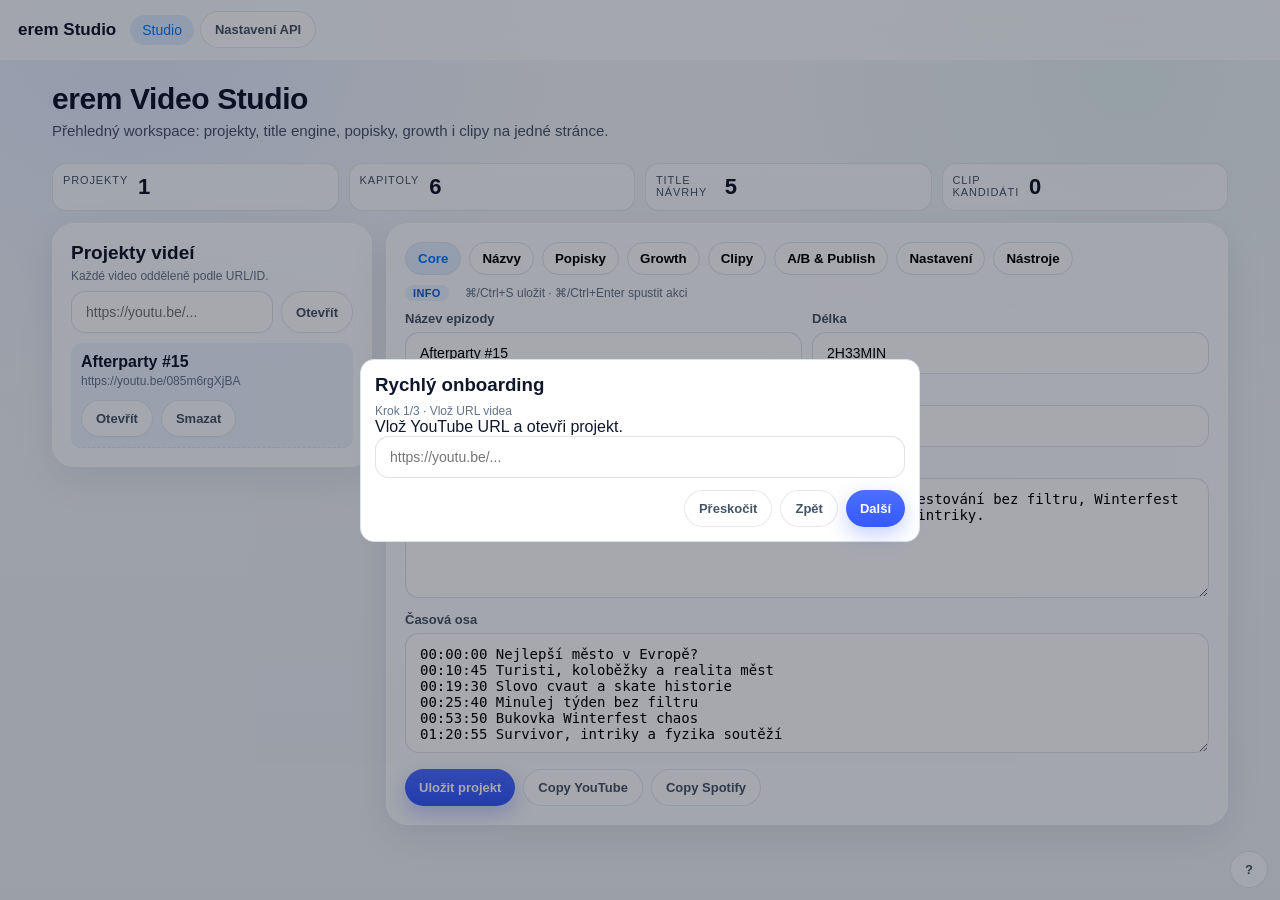
==== commit 77a67ebe: "Add keyboard shortcuts help modal with '?' toggle" ====
--- a/index.html
+++ b/index.html
@@ -53,6 +53,7 @@
 @media(max-width:900px){.settings-layout{grid-template-columns:1fr}.settings-nav{position:static;flex-direction:row;flex-wrap:wrap}}
 </style></head><body>
 <nav class="nav"><div class="brand">erem Studio</div><a class="active" href="./">Studio</a><button class="btn s" id="openSettings">Nastavení API</button></nav>
+<div style="position:fixed;right:12px;bottom:12px;z-index:60"><button class="btn s" id="openShortcuts">?</button></div>
 <main class="wrap"><h1 class="page-title">erem Video Studio</h1><p class="page-sub">Přehledný workspace: projekty, title engine, popisky, growth i clipy na jedné stránce.</p>
 
 <div class="kpis">
@@ -285,6 +286,7 @@
           <section class="settings-section" data-sec="team">
             <h3>Tým</h3>
             <label>Aktivní actor (audit)</label><input id="setTeamActor" placeholder="owner/editor">
+            <label>Role</label><select id="setTeamRole"><option value="owner">owner</option><option value="editor">editor</option><option value="reviewer">reviewer</option><option value="viewer">viewer</option></select>
             <label>Revieweři (čárkou)</label><input id="setTeamReviewers" placeholder="lead-editor, producer">
           </section>
           <section class="settings-section" data-sec="integrations">
@@ -401,6 +403,18 @@
     </div>
   </div>
 </div>
+<div class="modal-bg" id="shortcutsModalBg" aria-hidden="true">
+  <div class="modal" role="dialog" aria-modal="true" aria-labelledby="shortcutsTitle">
+    <h3 id="shortcutsTitle">Klávesové zkratky</h3>
+    <div class="mini">
+      <div><b>Cmd/Ctrl + S</b> uložit (Core/Settings podle aktivní záložky)</div>
+      <div><b>Cmd/Ctrl + Enter</b> spustit primární akci aktivní záložky</div>
+      <div><b>Cmd/Ctrl + 1..8</b> přepnout záložky</div>
+      <div><b>?</b> otevřít/zavřít tuto nápovědu</div>
+    </div>
+    <div class="actions"><button class="btn s" id="closeShortcuts">Zavřít</button></div>
+  </div>
+</div>
 <script src="app.js"></script>
 <script>
 Studio.bindCore();
@@ -504,6 +518,32 @@
   validatePromptField('setPromptTitles','setPromptTitlesErr');
   validatePromptField('setPromptDescriptions','setPromptDescriptionsErr');
   validatePromptField('setPromptGrowth','setPromptGrowthErr');
+}
+function requirePermission(action, denyMessage){
+  if(Studio.hasPermission(action)) return true;
+  setStatus(denyMessage || `Role ${Studio.getActorRole()} nemá oprávnění pro akci ${action}.`,'warning');
+  return false;
+}
+function _setActionAvailability(id, allowed, title=''){
+  const el=document.getElementById(id);
+  if(!el) return;
+  el.disabled=!allowed;
+  el.title=!allowed ? (title || `Role ${Studio.getActorRole()} nemá oprávnění.`) : '';
+}
+function refreshRoleUi(){
+  const canSave=Studio.hasPermission('save_project');
+  const canGenerate=Studio.hasPermission('generate');
+  const canQueue=Studio.hasPermission('manage_queue');
+  const canApprove=Studio.hasPermission('vote_approval');
+  const canMetrics=Studio.hasPermission('import_metrics');
+  const canCompare=Studio.hasPermission('compare');
+
+  ['saveCore','saveSettingsTab','syncProjectServer','pullProjectsServer'].forEach(id=>_setActionAvailability(id,canSave,'Tato role nemůže ukládat/synchronizovat.'));
+  ['genTitles','genDescs','runRetention','mineClips','runFullWorkflow'].forEach(id=>_setActionAvailability(id,canGenerate,'Tato role nemůže spouštět generování.'));
+  ['enqueuePublishJob','runSchedulerNow','runServerSchedulerNow','pullServerQueue'].forEach(id=>_setActionAvailability(id,canQueue,'Tato role nemůže spravovat publish frontu.'));
+  ['saveApprovalState','saveApprovalPolicy','voteApprove','voteReject'].forEach(id=>_setActionAvailability(id,canApprove,'Tato role nemůže měnit approval workflow.'));
+  ['ingestPerformance'].forEach(id=>_setActionAvailability(id,canMetrics,'Tato role nemůže importovat performance metriky.'));
+  ['compareVariantsBtn'].forEach(id=>_setActionAvailability(id,canCompare,'Tato role nemůže porovnávat varianty.'));
 }
 let activeSettingsSection='prompts';
 function activateSettingsSection(sec='prompts'){
@@ -812,6 +852,7 @@
   document.getElementById('setAudience').value=s.channel.audience||'CZ';
   document.getElementById('setPublishMode').value=s.channel.publishMode||'manual';
   document.getElementById('setTeamActor').value=s.team.actor||'owner';
+  document.getElementById('setTeamRole').value=s.team.role||'owner';
   document.getElementById('setTeamReviewers').value=(s.team.reviewers||[]).join(', ');
   document.getElementById('setAnalyticsApiUrl').value=s.integrations.analyticsApiUrl||'';
   document.getElementById('setSchedulerApiUrl').value=s.integrations.schedulerApiUrl||'';
@@ -825,6 +866,7 @@
     row('Descriptions',t.descriptions),
     row('Growth',t.growth)
   ].map(x=>`<div>${esc(x)}</div>`).join('');
+  refreshRoleUi();
 }
 function readSettingsTab(){
   const next=Studio.ensureSettingsShape({
@@ -851,6 +893,7 @@
     },
     team:{
       actor:document.getElementById('setTeamActor').value || 'owner',
+      role:document.getElementById('setTeamRole').value || 'owner',
       reviewers:document.getElementById('setTeamReviewers').value.split(',').map(x=>x.trim()).filter(Boolean)
     },
     integrations:{
@@ -922,6 +965,16 @@
 }
 function closeSettingsModal(){
   const bg=document.getElementById('settingsModalBg');
+  bg.style.display='none';
+  bg.setAttribute('aria-hidden','true');
+}
+function openShortcutsModal(){
+  const bg=document.getElementById('shortcutsModalBg');
+  bg.style.display='flex';
+  bg.setAttribute('aria-hidden','false');
+}
+function closeShortcutsModal(){
+  const bg=document.getElementById('shortcutsModalBg');
   bg.style.display='none';
   bg.setAttribute('aria-hidden','true');
 }
@@ -1079,6 +1132,11 @@
 document.getElementById('onboardingModalBg').onclick=(e)=>{
   if(e.target.id==='onboardingModalBg') closeOnboarding(false);
 };
+document.getElementById('shortcutsModalBg').onclick=(e)=>{
+  if(e.target.id==='shortcutsModalBg') closeShortcutsModal();
+};
+document.getElementById('openShortcuts').onclick=openShortcutsModal;
+document.getElementById('closeShortcuts').onclick=closeShortcutsModal;
 document.getElementById('onboardingSkip').onclick=()=>closeOnboarding(true);
 document.getElementById('onboardingBack').onclick=()=>{
   onboardingState.step=Math.max(0,onboardingState.step-1);
@@ -1115,6 +1173,7 @@
 const wait=(ms)=>new Promise(r=>setTimeout(r,ms));
 
 document.getElementById('saveCore').onclick=()=>{
+  if(!requirePermission('save_project','Tato role nemůže ukládat projekt.')) return;
   if(!validateCoreInputs(true)){ setStatus('Oprav validaci URL/timeline.'); return; }
   Studio.save();renderProjects();fillOutputs();updateKpis();setStatus('Projekt uložen.');
   Studio.addAuditEvent('project','Project saved',{projectId:Studio.state._projectId});
@@ -1144,6 +1203,7 @@
   btn.textContent=original;
 };
 document.getElementById('genTitles').onclick=()=>{
+  if(!requirePermission('generate','Tato role nemůže spouštět generování.')) return;
   runWithBusy('genTitles', async()=>{
     if(!validateCoreInputs(true)){ setStatus('Nejdřív oprav URL nebo timeline.'); return; }
     const s=readSettingsTab();
@@ -1197,6 +1257,7 @@
 };
 
 document.getElementById('genDescs').onclick=()=>{
+  if(!requirePermission('generate','Tato role nemůže spouštět generování.')) return;
   runWithBusy('genDescs', async()=>{
     if(!validateCoreInputs(true)){ setStatus('Nejdřív oprav URL nebo timeline.'); return; }
     const s=readSettingsTab();
@@ -1250,6 +1311,7 @@
 };
 
 document.getElementById('runRetention').onclick=()=>{
+  if(!requirePermission('generate','Tato role nemůže spouštět generování.')) return;
   runWithBusy('runRetention', async()=>{
     if(!validateCoreInputs(true)){ setStatus('Nejdřív oprav URL nebo timeline.'); return; }
     const s=readSettingsTab();
@@ -1289,6 +1351,7 @@
 document.getElementById('runTrends').onclick=()=>{document.getElementById('kw').innerHTML=Studio.trendRadar().map(x=>`<div class='line'>${esc(x)}</div>`).join('');};
 
 document.getElementById('mineClips').onclick=()=>{
+  if(!requirePermission('generate','Tato role nemůže spouštět generování.')) return;
   runWithBusy('mineClips', async()=>{
     if(!validateCoreInputs(true)){ setStatus('Nejdřív oprav URL nebo timeline.'); return; }
     const s=readSettingsTab();
@@ -1357,7 +1420,7 @@
   setStatus(ok?'Clip pipeline zkopírován.':'Kopírování clip pipeline selhalo.');
 };
 document.getElementById('thumbScore').onclick=()=>{document.getElementById('thumbScoreOut').textContent='Score: '+Studio.scoreThumb(document.getElementById('thumbText').value)+'/100';};
-document.getElementById('saveSettingsTab').onclick=()=>{validatePromptFields();readSettingsTab();setStatus('Nastavení projektu uloženo.');};
+document.getElementById('saveSettingsTab').onclick=()=>{if(!requirePermission('save_project','Tato role nemůže ukládat nastavení.')) return; validatePromptFields();readSettingsTab();refreshRoleUi();setStatus('Nastavení projektu uloženo.');};
 document.getElementById('syncProjectServer').onclick=()=>{
   runWithBusy('syncProjectServer', async()=>{
     await Studio.syncProjectToServer(Studio.state);
@@ -1670,6 +1733,7 @@
   setStatus(ok?'Publish balíček zkopírován.':'Kopírování balíčku selhalo.');
 };
 document.getElementById('enqueuePublishJob').onclick=()=>{
+  if(!requirePermission('manage_queue','Tato role nemůže spravovat publish frontu.')) return;
   if(!Studio.canPublishNow()){
     setStatus('Publikace je blokována: approval není ve stavu approved.','warning');
     return;
@@ -1700,6 +1764,7 @@
   const id=btn.getAttribute('data-id');
   const status=btn.getAttribute('data-status');
   if(!id || !status) return;
+  if(!requirePermission('manage_queue','Tato role nemůže měnit stav fronty.')) return;
   Studio.updatePublishJobStatus(id,status);
   Studio.updatePublishJobStatusOnServer(id,status).catch(e=>reportError('Server queue status', e, ()=>Studio.updatePublishJobStatusOnServer(id,status)));
   renderPublishQueue();
@@ -1707,12 +1772,14 @@
   setStatus(`Job ${id} -> ${status}.`);
 });
 document.getElementById('runSchedulerNow').onclick=()=>{
+  if(!requirePermission('manage_queue','Tato role nemůže spouštět scheduler.')) return;
   const out=Studio.runDuePublishJobs();
   renderPublishQueue();
   renderAuditLog();
   setStatus(`Scheduler zpracoval ${out.processed} jobů.`);
 };
 document.getElementById('runServerSchedulerNow').onclick=()=>{
+  if(!requirePermission('manage_queue','Tato role nemůže spouštět server scheduler.')) return;
   runWithBusy('runServerSchedulerNow', async()=>{
     const out=await Studio.runDuePublishJobsOnServer();
     renderPublishQueue();
@@ -1721,6 +1788,7 @@
   });
 };
 document.getElementById('pullServerQueue').onclick=()=>{
+  if(!requirePermission('manage_queue','Tato role nemůže načítat server queue.')) return;
   runWithBusy('pullServerQueue', async()=>{
     await Studio.pullPublishQueueFromServer();
     renderPublishQueue();
@@ -1825,6 +1893,7 @@
   setStatus('Channel profile přepočítán.');
 };
 document.getElementById('saveApprovalState').onclick=()=>{
+  if(!requirePermission('vote_approval','Tato role nemůže měnit approval stav.')) return;
   const stateVal=document.getElementById('approvalState').value || 'draft';
   const note=document.getElementById('approvalNote').value || '';
   Studio.setApprovalState(stateVal,note);
@@ -1834,6 +1903,7 @@
   setStatus(`Approval stav uložen: ${stateVal}.`);
 };
 document.getElementById('saveApprovalPolicy').onclick=()=>{
+  if(!requirePermission('vote_approval','Tato role nemůže měnit approval policy.')) return;
   const reviewer=document.getElementById('approvalReviewer').value || '';
   const required=Number(document.getElementById('approvalRequired').value || 1);
   Studio.setApprovalPolicy(reviewer, required);
@@ -1843,6 +1913,7 @@
   setStatus('Approval policy uložena.');
 };
 document.getElementById('voteApprove').onclick=()=>{
+  if(!requirePermission('vote_approval','Tato role nemůže hlasovat.')) return;
   const note=document.getElementById('approvalNote').value || '';
   Studio.addApprovalVote(Studio.state.settings?.team?.actor || 'reviewer', 'approve', note);
   renderAuditLog();
@@ -1851,6 +1922,7 @@
   setStatus('Approve hlas uložen.');
 };
 document.getElementById('voteReject').onclick=()=>{
+  if(!requirePermission('vote_approval','Tato role nemůže hlasovat.')) return;
   const note=document.getElementById('approvalNote').value || '';
   Studio.addApprovalVote(Studio.state.settings?.team?.actor || 'reviewer', 'reject', note);
   renderAuditLog();
@@ -1880,6 +1952,12 @@
 window.addEventListener('unhandledrejection',(e)=>{ reportError('unhandledrejection', e.reason || 'Promise rejected'); });
 document.addEventListener('keydown',(e)=>{
   const mod=e.metaKey || e.ctrlKey;
+  if(!mod && e.key==='?'){
+    e.preventDefault();
+    const open=document.getElementById('shortcutsModalBg').style.display==='flex';
+    if(open) closeShortcutsModal(); else openShortcutsModal();
+    return;
+  }
   if(!mod) return;
   const activeTab=document.querySelector('.tab.active')?.dataset?.pane || 'core';
   if(e.key.toLowerCase()==='s'){
@@ -1911,7 +1989,7 @@
   }
 });
 
-renderSettingsTab();renderPresetSelect();renderToolCatalog();fillOutputs();renderProjects();renderOutliers();updateKpis();validatePromptFields();validateCoreInputs(false);activateSettingsSection(activeSettingsSection);renderAllHistory();renderClipPipeline();renderABBoard();renderPublishQueue();renderChannelProfile();renderApprovalVotes();renderAuditLog();renderServerAudit([]);renderAnalyticsHub();renderPerformance();renderAbPlanner();renderMarketplace();renderErrorPanel();
+renderSettingsTab();renderPresetSelect();renderToolCatalog();fillOutputs();renderProjects();renderOutliers();updateKpis();validatePromptFields();validateCoreInputs(false);activateSettingsSection(activeSettingsSection);renderAllHistory();renderClipPipeline();renderABBoard();renderPublishQueue();renderChannelProfile();renderApprovalVotes();renderAuditLog();renderServerAudit([]);renderAnalyticsHub();renderPerformance();renderAbPlanner();renderMarketplace();renderErrorPanel();refreshRoleUi();
 {
   const m=String(location.hash||'').match(/^#settings\/([a-z-]+)/i);
   if(m){
